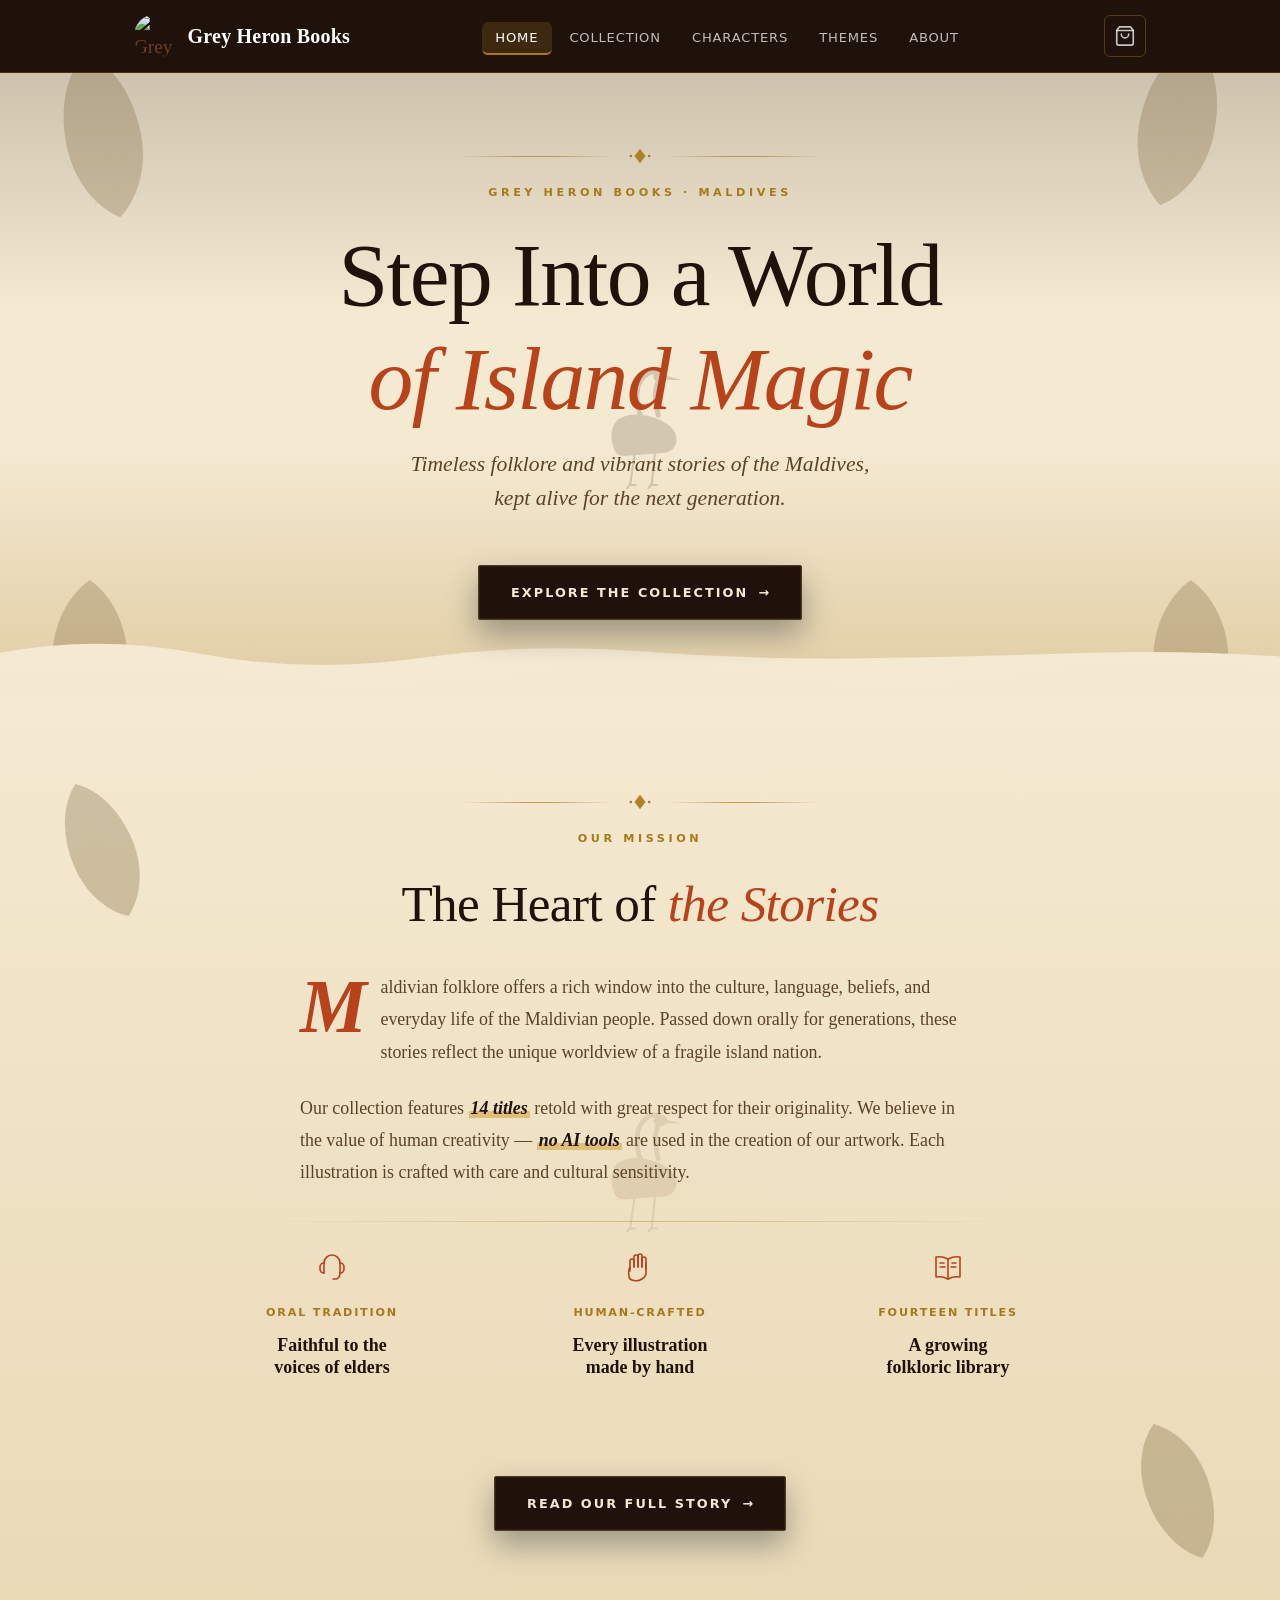
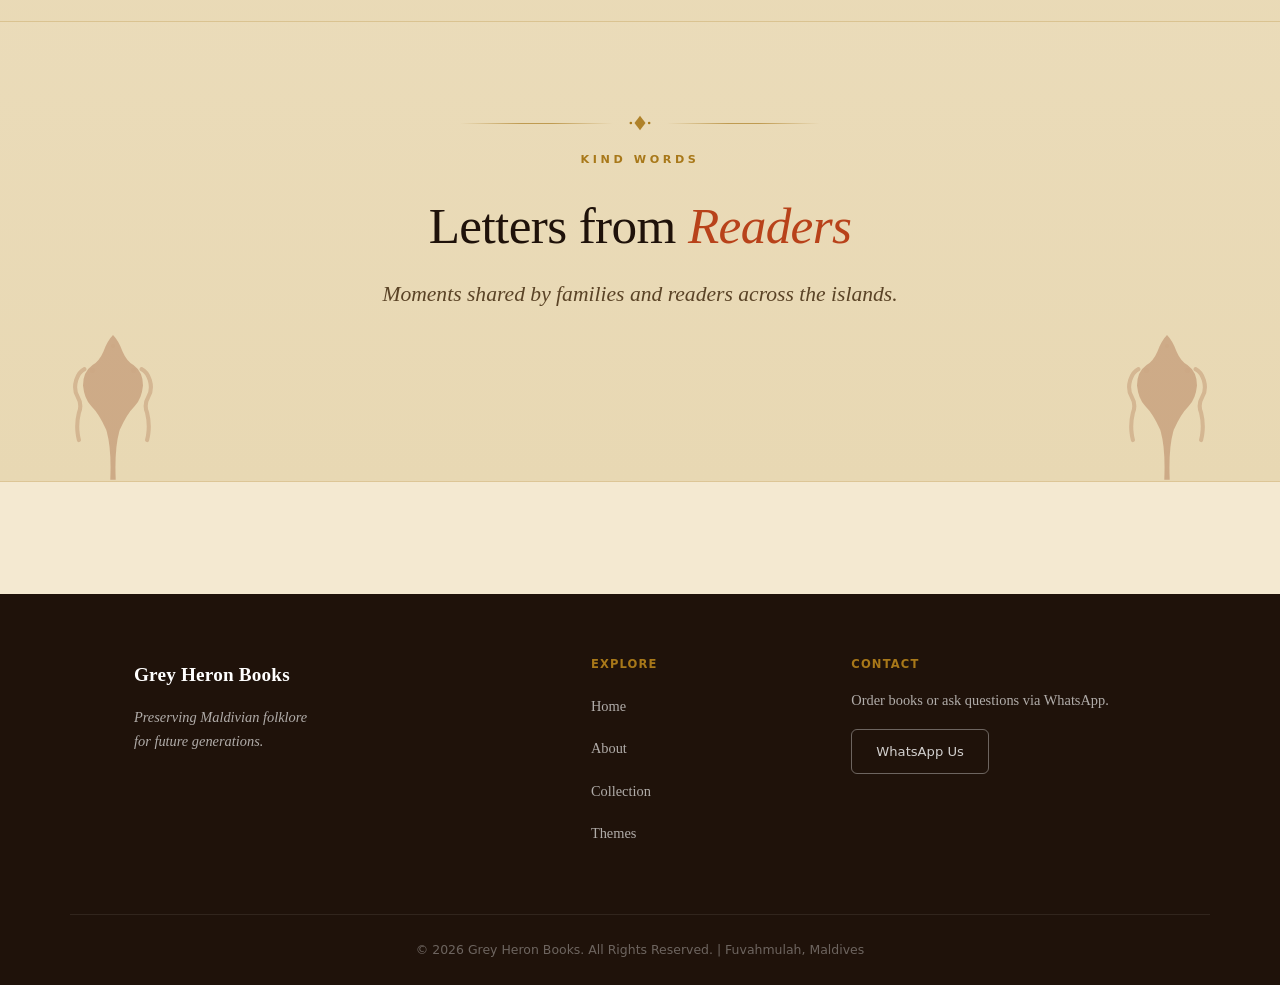
==== index.html @ f65e2565 "Initial commit: Website files (removed secrets)" ====
<!DOCTYPE html>
<html lang="en">
<head>
    <meta charset="UTF-8">
    <meta name="viewport" content="width=device-width, initial-scale=1.0">
    <title>Folktales of the Maldives | Grey Heron Books</title>
    <link rel="stylesheet" href="style.css?v=3">
    <link rel="stylesheet" href="home-redesign.css?v=2">
    <script src="components.js?v=3"></script>
    <script src="airtable.js?v=3"></script>
    <script>
      // Persisted tweak defaults — the host rewrites this block via __edit_mode_set_keys.
      window.__GH_DEFAULTS = /*EDITMODE-BEGIN*/{
        "palette": "manuscript",
        "motifs": "bold",
        "hero": "collage"
      }/*EDITMODE-END*/;
    </script>
    <script src="gh-extras.js?v=1"></script>
</head>
<body class="home-redesign" data-palette="manuscript" data-motifs="bold" data-hero="collage" data-screen-label="Home">

    <div id="site-header"></div>

    <main>

        <!-- ============================================================
             HERO
             ============================================================ -->
        <section class="hr-hero" data-comment-anchor="home-hero">

            <div class="hr-hero__atmosphere"></div>

            <svg class="hr-corner hr-corner--tl" aria-hidden="true"><use href="#m-leaf"/></svg>
            <svg class="hr-corner hr-corner--tr" aria-hidden="true"><use href="#m-leaf"/></svg>
            <svg class="hr-corner hr-corner--bl" aria-hidden="true"><use href="#m-leaf"/></svg>
            <svg class="hr-corner hr-corner--br" aria-hidden="true"><use href="#m-leaf"/></svg>

            <svg class="hr-watermark" aria-hidden="true"><use href="#m-heron"/></svg>

            <div class="hr-hero__inner">

                <div class="hr-rule">
                    <span class="hr-rule__line"></span>
                    <svg class="hr-rule__glyph" aria-hidden="true"><use href="#m-glyph"/></svg>
                    <span class="hr-rule__line"></span>
                </div>

                <span class="hr-eyebrow">Grey Heron Books &middot; Maldives</span>

                <h1 class="hr-title">
                    Step Into a World
                    <em>of Island Magic</em>
                </h1>

                <p class="hr-sub">
                    Timeless folklore and vibrant stories of the Maldives,<br>
                    kept alive for the next generation.
                </p>

                <div class="hr-collage" id="hero-collage" aria-label="Featured covers">
                    <div class="hr-collage__plate is-loading"><span class="hr-collage__inner"></span></div>
                    <div class="hr-collage__plate is-loading"><span class="hr-collage__inner"></span></div>
                    <div class="hr-collage__plate is-loading"><span class="hr-collage__inner"></span></div>
                </div>

                <a href="books.html" class="hr-cta">
                    <span>Explore the Collection</span>
                    <span class="hr-cta__arrow" aria-hidden="true">→</span>
                </a>

            </div>

            <svg class="hr-wave" preserveAspectRatio="none" viewBox="0 0 1200 80" aria-hidden="true">
                <use href="#m-wave"/>
            </svg>

        </section>


        <!-- ============================================================
             MANIFESTO
             ============================================================ -->
        <section class="hr-manifesto" data-comment-anchor="home-manifesto">

            <svg class="hr-manifesto__leaf hr-manifesto__leaf--l" aria-hidden="true"><use href="#m-leaf"/></svg>
            <svg class="hr-manifesto__leaf hr-manifesto__leaf--r" aria-hidden="true"><use href="#m-leaf"/></svg>
            <svg class="hr-heron-mark" aria-hidden="true"><use href="#m-heron"/></svg>

            <div class="hr-manifesto__inner">

                <div class="hr-rule" style="color: var(--hr-gold);">
                    <span class="hr-rule__line"></span>
                    <svg class="hr-rule__glyph" aria-hidden="true"><use href="#m-glyph"/></svg>
                    <span class="hr-rule__line"></span>
                </div>

                <span class="hr-eyebrow hr-eyebrow--ink">Our Mission</span>

                <h2 class="hr-section-title">
                    The Heart of <em>the Stories</em>
                </h2>

                <div class="hr-manifesto__body">
                    <p class="hr-manifesto__lede">
                        Maldivian folklore offers a rich window into the culture, language,
                        beliefs, and everyday life of the Maldivian people. Passed down
                        orally for generations, these stories reflect the unique worldview
                        of a fragile island nation.
                    </p>
                    <p>
                        Our collection features <strong>14 titles</strong> retold with great
                        respect for their originality. We believe in the value of human
                        creativity &mdash; <strong>no AI tools</strong> are used in the
                        creation of our artwork. Each illustration is crafted with care
                        and cultural sensitivity.
                    </p>
                </div>

                <div class="hr-pillars">
                    <div class="hr-pillar">
                        <svg class="hr-pillar__icon" aria-hidden="true"><use href="#i-oral"/></svg>
                        <span class="hr-pillar__label">Oral Tradition</span>
                        <span class="hr-pillar__title">Faithful to the voices of elders</span>
                    </div>
                    <div class="hr-pillar">
                        <svg class="hr-pillar__icon" aria-hidden="true"><use href="#i-hand"/></svg>
                        <span class="hr-pillar__label">Human-Crafted</span>
                        <span class="hr-pillar__title">Every illustration made by hand</span>
                    </div>
                    <div class="hr-pillar">
                        <svg class="hr-pillar__icon" aria-hidden="true"><use href="#i-book"/></svg>
                        <span class="hr-pillar__label">Fourteen Titles</span>
                        <span class="hr-pillar__title">A growing folkloric library</span>
                    </div>
                </div>

                <div class="hr-manifesto__cta">
                    <a href="about.html" class="hr-cta">
                        <span>Read Our Full Story</span>
                        <span class="hr-cta__arrow" aria-hidden="true">→</span>
                    </a>
                </div>

            </div>

        </section>


        <!-- ============================================================
             FEEDBACK
             ============================================================ -->
        <section class="hr-feedback" data-comment-anchor="home-feedback">

            <svg class="hr-feedback__coral hr-feedback__coral--l" aria-hidden="true"><use href="#m-coral"/></svg>
            <svg class="hr-feedback__coral hr-feedback__coral--r" aria-hidden="true"><use href="#m-coral"/></svg>

            <div class="hr-feedback__inner">

                <div class="hr-rule" style="color: var(--hr-gold);">
                    <span class="hr-rule__line"></span>
                    <svg class="hr-rule__glyph" aria-hidden="true"><use href="#m-glyph"/></svg>
                    <span class="hr-rule__line"></span>
                </div>

                <span class="hr-eyebrow hr-eyebrow--ink">Kind Words</span>

                <h2 class="hr-section-title">
                    Letters from <em>Readers</em>
                </h2>

                <p class="hr-sub" style="margin-bottom: 0;">
                    Moments shared by families and readers across the islands.
                </p>

                <div class="feedback-stage" id="feedback-stage">
                    <div class="spinner-wrap"><div class="spinner"></div></div>
                </div>

            </div>

        </section>

    </main>

    <div id="site-footer"></div>


    <!-- ============================================================
         AIRTABLE WIRING
         ============================================================ -->
    <script>
    // ── Hero collage: cycle through real Airtable covers ──
    (async () => {
        const collage = document.getElementById('hero-collage');
        const INTERVAL_MS = 3500;
        let allCovers = [];
        let usedIndices = [];

        function shuffle(arr) {
            const a = [...arr];
            for (let i = a.length - 1; i > 0; i--) {
                const j = Math.floor(Math.random() * (i + 1));
                [a[i], a[j]] = [a[j], a[i]];
            }
            return a;
        }
        function pickThree() {
            if (usedIndices.length + 3 > allCovers.length) usedIndices = [];
            const avail = allCovers.map((_, i) => i).filter(i => !usedIndices.includes(i));
            const chosen = shuffle(avail).slice(0, 3);
            usedIndices.push(...chosen);
            return chosen.map(i => allCovers[i]);
        }
        function renderCovers(covers) {
            const plates = collage.querySelectorAll('.hr-collage__plate');
            covers.forEach((cover, i) => {
                const plate = plates[i];
                if (!plate) return;
                const img = plate.querySelector('img');
                if (!img) return;
                img.style.opacity = '0';
                setTimeout(() => {
                    img.src = cover.url;
                    img.alt = cover.title;
                    img.onload = () => { img.style.opacity = '1'; };
                    if (img.complete) img.style.opacity = '1';
                }, 300);
            });
        }

        try {
            const records = await fetchAllRecords(TABLES.books);
            allCovers = records
                .filter(r => getAttachmentUrl(r.fields['Cover Photo']))
                .map(r => ({
                    url:   getAttachmentUrl(r.fields['Cover Photo']),
                    title: r.fields['Title'] || 'Book cover',
                }));

            if (!allCovers.length) { collage.style.display = 'none'; return; }

            const first = pickThree();
            collage.innerHTML = first.map(cover => `
                <div class="hr-collage__plate">
                    <img src="${cover.url}" alt="${cover.title}" loading="eager"
                         style="transition: opacity 0.35s ease;">
                </div>
            `).join('');

            if (allCovers.length > 3) {
                setInterval(() => renderCovers(pickThree()), INTERVAL_MS);
            }
        } catch (err) {
            collage.style.display = 'none';
            console.error('Hero collage error:', err.message);
        }
    })();

    // ── Feedback carousel ──
    (async () => {
        const stage = document.getElementById('feedback-stage');

        const backdrop = document.createElement('div');
        backdrop.className = 'feedback-lightbox-backdrop';
        const lbImg = document.createElement('img');
        backdrop.appendChild(lbImg);
        document.body.appendChild(backdrop);

        function openLightbox(src) {
            lbImg.src = src;
            backdrop.classList.add('is-visible');
            document.body.style.overflow = 'hidden';
        }
        function closeLightbox() {
            backdrop.classList.remove('is-visible');
            document.body.style.overflow = '';
        }
        backdrop.addEventListener('click', closeLightbox);
        document.addEventListener('keydown', e => { if (e.key === 'Escape') closeLightbox(); });

        try {
            const records = await fetchAllRecords(TABLES.feedback, { skipView: true });
            const items = records
                .filter(r => r.fields['Images'] && r.fields['Images'].length)
                .map(r => r.fields['Images'][0].url);

            if (!items.length) { stage.innerHTML = ''; return; }

            const total = items.length;
            let current = Math.floor(Math.random() * total);
            function mod(n, m) { return ((n % m) + m) % m; }

            stage.innerHTML = `
                <div class="fbc-wrap">
                    <button class="fbc-arrow fbc-arrow--prev" aria-label="Previous">&#8592;</button>
                    <div class="fbc-track" id="fbc-track"></div>
                    <button class="fbc-arrow fbc-arrow--next" aria-label="Next">&#8594;</button>
                </div>
                <p class="fbc-counter" id="fbc-counter"></p>
            `;
            const track = document.getElementById('fbc-track');
            const counter = document.getElementById('fbc-counter');

            function render() {
                track.innerHTML = '';
                [-2, -1, 0, 1, 2].forEach(offset => {
                    const idx = mod(current + offset, total);
                    const div = document.createElement('div');
                    div.className = 'fbc-card' +
                        (offset === 0 ? ' fbc-card--center' : '') +
                        (Math.abs(offset) === 1 ? ' fbc-card--side' : '') +
                        (Math.abs(offset) === 2 ? ' fbc-card--far' : '');
                    div.innerHTML = `<img src="${items[idx]}" alt="Feedback" loading="lazy">`;
                    if (offset === 0) {
                        div.addEventListener('click', () => openLightbox(items[idx]));
                    } else {
                        div.addEventListener('click', () => { current = idx; render(); });
                    }
                    track.appendChild(div);
                });
                counter.textContent = `${current + 1} of ${total}`;
            }
            render();

            document.querySelector('.fbc-arrow--prev').addEventListener('click', () => { current = mod(current - 1, total); render(); });
            document.querySelector('.fbc-arrow--next').addEventListener('click', () => { current = mod(current + 1, total); render(); });
            document.addEventListener('keydown', e => {
                if (e.key === 'ArrowLeft')  { current = mod(current - 1, total); render(); }
                if (e.key === 'ArrowRight') { current = mod(current + 1, total); render(); }
            });
        } catch (err) {
            stage.innerHTML = '';
            console.error('Feedback carousel error:', err.message);
        }
    })();
    </script>

</body>
</html>
---- style.css ----
/* ============================================================
   Folktales of the Maldives — Design System
   Grey Heron Books
   ============================================================

   TABLE OF CONTENTS
   -----------------
   1. Design Tokens (CSS Variables)
   2. Reset & Base
   3. Typography
   4. Shared Header
   5. Shared Navigation
   6. Shared Footer
   7. Utility Classes
   8. Buttons
   9. Page: Home
  10. Page: Books
  11. Page: Book Details
  12. Page: About
  13. Page: Themes
  14. Page: Characters
  15. Loading Spinner
  16. Animations
  17. Mobile Responsive
   ============================================================ */


/* ── 1. DESIGN TOKENS ─────────────────────────────────────── */
:root {
  --color-ink:        #1a1410;
  --color-ink-soft:   #4a3f35;
  --color-ink-muted:  #8a7a6e;
  --color-parchment:  #faf6ef;
  --color-parchment-2:#f2ebe0;
  --color-ocean:      #1b3d5f;
  --color-ocean-deep: #0f2438;
  --color-teal:       #0a9d94;  /* logo circle teal */
  --color-teal-light: #e0f5f4;
  --color-coral:      #e8783a;  /* logo beak */
  --color-coral-dark: #c45f22;
  --color-gold:       #f5c842;  /* logo "Books" yellow */
  --color-gold-text:  #7a5500;  /* dark amber — clearly readable on white */
  --color-gold-light: #fef8dc;
  --color-border:     rgba(245,200,66,0.25);
  --color-border-soft:#e8dfd0;

  --font-display: 'Cormorant Garamond', 'Palatino Linotype', Georgia, serif;
  --font-body:    'Crimson Pro', 'Garamond', Georgia, serif;
  --font-ui:      'DM Sans', 'Segoe UI', system-ui, sans-serif;

  --space-xs:  0.5rem;
  --space-sm:  1rem;
  --space-md:  2rem;
  --space-lg:  4rem;
  --space-xl:  7rem;

  --radius-sm:  6px;
  --radius-md:  12px;
  --radius-lg:  20px;
  --radius-pill:100px;

  --shadow-sm:  0 2px 8px rgba(26,20,16,0.08);
  --shadow-md:  0 6px 24px rgba(26,20,16,0.12);
  --shadow-lg:  0 16px 48px rgba(26,20,16,0.18);

  --max-width: 1140px;
  --header-h:  72px;
}


/* ── 2. RESET & BASE ──────────────────────────────────────── */
*, *::before, *::after { box-sizing: border-box; margin: 0; padding: 0; }

html { scroll-behavior: smooth; -webkit-text-size-adjust: 100%; }

body {
  font-family: var(--font-body);
  font-size: 1.2rem;
  line-height: 1.8;
  color: var(--color-ink);
  background-color: var(--color-parchment);
  min-height: 100vh;
  overflow-x: hidden;
}

img { max-width: 100%; display: block; }

a { color: var(--color-teal); text-decoration: none; transition: color 0.2s; }
a:hover { color: var(--color-coral); }

ul { list-style: none; }

h1, h2, h3, h4 {
  font-family: var(--font-display);
  font-weight: 600;
  line-height: 1.15;
  color: var(--color-ocean);
}


/* ── 3. TYPOGRAPHY ────────────────────────────────────────── */
@import url('https://fonts.googleapis.com/css2?family=Cormorant+Garamond:ital,wght@0,400;0,500;0,600;0,700;1,400;1,600&family=Crimson+Pro:ital,wght@0,400;0,500;0,600;1,400;1,500&family=DM+Sans:wght@400;500;600&display=swap');

.ornament {
  display: flex;
  align-items: center;
  gap: 1rem;
  margin: var(--space-md) 0;
  color: var(--color-gold-text);
}
.ornament::before, .ornament::after {
  content: '';
  flex: 1;
  height: 1px;
  background: linear-gradient(to right, transparent, var(--color-gold), transparent);
  opacity: 0.4;
}


/* ── 4 & 5. SHARED HEADER & NAV ──────────────────────────── */
.site-header {
  position: sticky;
  top: 0;
  z-index: 100;
  background: var(--color-ocean-deep);
  border-bottom: 1px solid rgba(184,137,42,0.3);
  /* backdrop-filter moved to ::before so the header itself does NOT become a
     containing block for position:fixed children (the mobile nav dropdown).
     A backdrop-filter on the element itself triggers that browser behaviour;
     on a pseudo-element it does not. */
}
.site-header::before {
  content: '';
  position: absolute;
  inset: 0;
  backdrop-filter: blur(8px);
  -webkit-backdrop-filter: blur(8px);
  pointer-events: none;
  z-index: -1;
}

.site-header__inner {
  max-width: var(--max-width);
  margin: 0 auto;
  padding: 0 5%;
  height: var(--header-h);
  display: flex;
  align-items: center;
  justify-content: space-between;
  gap: var(--space-md);
}

.site-logo {
  display: flex;
  align-items: center;
  gap: 0.6rem;
  text-decoration: none;
  flex-shrink: 0;
}
.site-logo__img {
  width: 44px;
  height: 44px;
  border-radius: 50%;
  object-fit: cover;
  flex-shrink: 0;
}
.site-logo__text {
  font-family: var(--font-display);
  font-size: 1.25rem;
  font-weight: 600;
  color: white;
  letter-spacing: 0.01em;
  white-space: nowrap;
}

.site-nav ul { display: flex; align-items: center; gap: 0.25rem; }

.site-nav a {
  font-family: var(--font-ui);
  font-size: 0.82rem;
  font-weight: 500;
  letter-spacing: 0.06em;
  text-transform: uppercase;
  color: rgba(255,255,255,0.72);
  padding: 0.5rem 0.85rem;
  border-radius: var(--radius-sm);
  transition: color 0.2s, background 0.2s;
  text-decoration: none;
}
.site-nav a:hover { color: white; background: rgba(255,255,255,0.08); }
.site-nav a[aria-current="page"] {
  color: white;
  background: rgba(184,137,42,0.2);
  border-bottom: 2px solid var(--color-gold);
}

.nav-toggle {
  display: none;
  flex-direction: column;
  gap: 5px;
  background: none;
  border: none;
  cursor: pointer;
  padding: 8px;
}
.nav-toggle span {
  display: block;
  width: 24px;
  height: 2px;
  background: white;
  border-radius: 2px;
  transition: transform 0.3s;
}

/* ── Cart nav icon ────────────────────────────────────────── */
.cart-nav-icon {
  position: relative;
  display: flex;
  align-items: center;
  justify-content: center;
  width: 42px;
  height: 42px;
  border-radius: var(--radius-sm);
  border: 1.5px solid rgba(184,137,42,0.35);
  color: rgba(255,255,255,0.75);
  text-decoration: none;
  flex-shrink: 0;
  transition: background 0.2s, border-color 0.2s, color 0.2s;
}
.cart-nav-icon:hover {
  background: rgba(184,137,42,0.15);
  border-color: var(--color-gold);
  color: white;
}
.cart-nav-icon--active {
  background: rgba(184,137,42,0.2);
  border-color: var(--color-gold);
  color: white;
}
.cart-badge {
  position: absolute;
  top: 2px;
  right: 2px;
  background: var(--color-coral);
  color: white;
  font-family: var(--font-ui);
  font-size: 0.65rem;
  font-weight: 700;
  min-width: 18px;
  height: 18px;
  border-radius: 99px;
  display: flex;
  align-items: center;
  justify-content: center;
  padding: 0 4px;
  border: 2px solid var(--color-ocean-deep);
  line-height: 1;
}


/* ── 6. SHARED FOOTER ─────────────────────────────────────── */
.site-footer {
  background: var(--color-ocean-deep);
  color: rgba(255,255,255,0.65);
  margin-top: var(--space-xl);
}

.site-footer__inner {
  max-width: var(--max-width);
  margin: 0 auto;
  padding: var(--space-lg) 5%;
  display: grid;
  grid-template-columns: 2fr 1fr 1.5fr;
  gap: var(--space-lg);
  border-bottom: 1px solid rgba(255,255,255,0.08);
}

.site-footer__brand .site-logo__text { display: block; margin-bottom: 0.75rem; font-size: 1.2rem; }
.site-footer__brand p { font-size: 0.9rem; line-height: 1.7; font-style: italic; }

.site-footer__nav h4, .site-footer__contact h4 {
  font-family: var(--font-ui);
  font-size: 0.72rem;
  font-weight: 600;
  letter-spacing: 0.1em;
  text-transform: uppercase;
  color: var(--color-gold-text);
  margin-bottom: 1rem;
}
.site-footer__nav ul { display: flex; flex-direction: column; gap: 0.5rem; }
.site-footer__nav a { color: rgba(255,255,255,0.65); font-size: 0.9rem; transition: color 0.2s; }
.site-footer__nav a:hover { color: white; }
.site-footer__contact p { font-size: 0.9rem; margin-bottom: 1rem; }

.site-footer__bottom {
  text-align: center;
  padding: 1.5rem 5%;
  font-size: 0.78rem;
  color: rgba(255,255,255,0.35);
  font-family: var(--font-ui);
}


/* ── 7. UTILITIES ─────────────────────────────────────────── */
.container { max-width: var(--max-width); margin: 0 auto; padding: 0 5%; }
.section { padding: var(--space-lg) 5%; max-width: var(--max-width); margin: 0 auto; }

.section-label {
  font-family: var(--font-ui);
  font-size: 0.72rem;
  font-weight: 600;
  letter-spacing: 0.12em;
  text-transform: uppercase;
  color: var(--color-gold-text);
  display: block;
  margin-bottom: 0.75rem;
}
.section-title {
  font-family: var(--font-display);
  font-size: clamp(2rem, 4vw, 3rem);
  color: var(--color-ocean);
  margin-bottom: 0.5rem;
}
.section-subtitle {
  font-style: italic;
  color: var(--color-ink-muted);
  font-size: 1.25rem;
  margin-bottom: var(--space-md);
}


/* ── 8. BUTTONS ───────────────────────────────────────────── */
.btn {
  display: inline-flex;
  align-items: center;
  gap: 0.5rem;
  padding: 0.75rem 1.75rem;
  border-radius: var(--radius-sm);
  font-family: var(--font-ui);
  font-size: 0.85rem;
  font-weight: 600;
  letter-spacing: 0.04em;
  text-decoration: none;
  border: none;
  cursor: pointer;
  transition: all 0.2s;
  white-space: nowrap;
}

.btn-primary {
  background: var(--color-coral);
  color: white;
  display: inline-flex;
  align-items: center;
  padding: 0.75rem 1.75rem;
  border-radius: var(--radius-sm);
  font-family: var(--font-ui);
  font-size: 0.85rem;
  font-weight: 600;
  letter-spacing: 0.04em;
  text-decoration: none;
  transition: all 0.2s;
}
.btn-primary:hover {
  background: var(--color-coral-dark);
  color: white;
  transform: translateY(-2px);
  box-shadow: 0 8px 24px rgba(201,85,58,0.35);
}

.btn-secondary {
  background: transparent;
  color: var(--color-ocean);
  border: 1.5px solid var(--color-ocean);
  display: inline-flex;
  align-items: center;
  padding: 0.75rem 1.75rem;
  border-radius: var(--radius-sm);
  font-family: var(--font-ui);
  font-size: 0.85rem;
  font-weight: 600;
  text-decoration: none;
  transition: all 0.2s;
}
.btn-secondary:hover { background: var(--color-ocean); color: white; }

.btn-teal {
  background: var(--color-teal);
  color: white;
  display: inline-flex;
  align-items: center;
  padding: 0.75rem 1.75rem;
  border-radius: var(--radius-sm);
  font-family: var(--font-ui);
  font-size: 0.85rem;
  font-weight: 600;
  text-decoration: none;
  transition: all 0.2s;
}
.btn-teal:hover { background: #226e64; color: white; transform: translateY(-2px); }

.btn-outline-light {
  display: inline-block;
  padding: 0.6rem 1.5rem;
  border: 1.5px solid rgba(255,255,255,0.35);
  border-radius: var(--radius-sm);
  color: rgba(255,255,255,0.8);
  font-family: var(--font-ui);
  font-size: 0.82rem;
  font-weight: 500;
  transition: all 0.2s;
  text-decoration: none;
}
.btn-outline-light:hover { border-color: white; color: white; background: rgba(255,255,255,0.08); }

.btn-ghost {
  background: var(--color-parchment-2);
  color: var(--color-ink-soft);
  border: 1px solid var(--color-border-soft);
  padding: 0.75rem 1.5rem;
  border-radius: var(--radius-sm);
  font-family: var(--font-ui);
  font-size: 0.85rem;
  font-weight: 500;
  text-decoration: none;
  display: inline-block;
  transition: all 0.2s;
}
.btn-ghost:hover { background: var(--color-border-soft); color: var(--color-ink); }


/* ── 9. PAGE: HOME ────────────────────────────────────────── */
.home-hero {
  background: var(--color-ocean-deep);
  color: white;
  padding: var(--space-xl) 5% var(--space-lg);
  text-align: center;
  position: relative;
  overflow: hidden;
}
.home-hero::after {
  content: '';
  position: absolute;
  bottom: -1px; left: 0; right: 0;
  height: 60px;
  background: var(--color-parchment);
  clip-path: ellipse(55% 100% at 50% 100%);
}

.home-hero__label {
  font-family: var(--font-ui);
  font-size: 0.72rem;
  font-weight: 600;
  letter-spacing: 0.15em;
  text-transform: uppercase;
  color: var(--color-gold-text);
  margin-bottom: 1.5rem;
  display: block;
}
.home-hero h1 {
  font-family: var(--font-display);
  font-size: clamp(2.8rem, 7vw, 5.5rem);
  font-weight: 600;
  color: white;
  letter-spacing: -0.02em;
  line-height: 1.05;
  margin-bottom: 1.25rem;
  max-width: 800px;
  margin-left: auto;
  margin-right: auto;
}
.home-hero__sub {
  font-style: italic;
  color: rgba(255,255,255,0.65);
  font-size: 1.15rem;
  margin-bottom: var(--space-md);
}

.hero-collage {
  display: flex;
  justify-content: center;
  align-items: flex-end;
  gap: 1.5rem;
  margin: var(--space-md) auto;
  max-width: 560px;
}
.hero-collage__item {
  border-radius: var(--radius-md);
  overflow: hidden;
  box-shadow: 0 24px 60px rgba(0,0,0,0.45);
  border: 2px solid rgba(184,137,42,0.4);
}
.hero-collage__item:nth-child(1) { width: 150px; transform: rotate(-4deg) translateY(8px); }
.hero-collage__item:nth-child(2) { width: 180px; z-index: 2; }
.hero-collage__item:nth-child(3) { width: 150px; transform: rotate(4deg) translateY(8px); }
.hero-collage__item img { width: 100%; aspect-ratio: 3/4; object-fit: cover; }

.featured-grid {
  display: grid;
  grid-template-columns: repeat(auto-fill, minmax(280px, 1fr));
  gap: var(--space-md);
  margin-top: var(--space-md);
}
.featured-card {
  background: white;
  border-radius: var(--radius-md);
  overflow: hidden;
  box-shadow: var(--shadow-sm);
  border: 1px solid var(--color-border-soft);
  transition: transform 0.3s, box-shadow 0.3s;
  display: flex;
  flex-direction: column;
}
.featured-card:hover { transform: translateY(-6px); box-shadow: var(--shadow-lg); }
.featured-card img { width: 100%; aspect-ratio: 3/2; object-fit: cover; }
.featured-card__body { padding: 1.25rem 1.5rem 1.5rem; flex: 1; display: flex; flex-direction: column; }
.featured-card__badge {
  font-family: var(--font-ui);
  font-size: 0.68rem;
  font-weight: 600;
  letter-spacing: 0.1em;
  text-transform: uppercase;
  color: var(--color-teal);
  margin-bottom: 0.5rem;
}
.featured-card h3 { font-family: var(--font-display); font-size: 1.35rem; margin-bottom: 0.5rem; }
.featured-card p { font-size: 0.95rem; color: var(--color-ink-soft); flex: 1; margin-bottom: 1rem; }

.home-band {
  background: var(--color-parchment-2);
  border-top: 1px solid var(--color-border-soft);
  border-bottom: 1px solid var(--color-border-soft);
  padding: var(--space-lg) 5%;
  text-align: center;
}
.home-band__inner { max-width: 720px; margin: 0 auto; }
.home-band p { font-size: 1.2rem; color: var(--color-ink-soft); margin-bottom: 1rem; }
.home-band strong { color: var(--color-ocean); }


/* ── 10. PAGE: BOOKS ──────────────────────────────────────── */
.books-hero {
  text-align: center;
  padding: var(--space-lg) 5% var(--space-md);
  background: var(--color-ocean-deep);
  color: white;
  position: relative;
  overflow: hidden;
}
.books-hero::after {
  content: '';
  position: absolute;
  bottom: -1px; left: 0; right: 0;
  height: 60px;
  background: var(--color-parchment);
  clip-path: ellipse(55% 100% at 50% 100%);
}
.books-hero .section-label { color: var(--color-gold); }
.books-hero .section-title { color: white; }
.books-hero .section-subtitle { color: rgba(255,255,255,0.6); }
.books-controls {
  display: flex;
  flex-wrap: wrap;
  gap: 0.5rem;
  justify-content: center;
  padding: var(--space-md) 5% 0;
}
.filter-btn {
  padding: 0.55rem 1.25rem;
  border: 1.5px solid var(--color-border-soft);
  background: white;
  border-radius: var(--radius-pill);
  font-family: var(--font-ui);
  font-size: 0.78rem;
  font-weight: 500;
  cursor: pointer;
  color: var(--color-ink-muted);
  transition: all 0.2s;
  letter-spacing: 0.04em;
}
.filter-btn:hover { border-color: var(--color-teal); color: var(--color-teal); }
.filter-btn.active { background: var(--color-teal); border-color: var(--color-teal); color: white; }

.count-badge {
  font-family: var(--font-body);
  font-style: italic;
  font-size: 0.9rem;
  color: var(--color-ink-muted);
  text-align: center;
  padding: 0.75rem 0 1.5rem;
}
.books-gallery {
  display: grid;
  grid-template-columns: repeat(auto-fill, minmax(220px, 1fr));
  gap: var(--space-md);
  padding: 0 5% var(--space-xl);
  max-width: calc(var(--max-width) + 10%);
  margin: 0 auto;
}

.book-card {
  background: white;
  border-radius: var(--radius-md);
  overflow: hidden;
  box-shadow: var(--shadow-sm);
  border: 1px solid var(--color-border-soft);
  transition: transform 0.28s, box-shadow 0.28s;
  display: flex;
  flex-direction: column;
  opacity: 0;
  animation: fadeUp 0.4s ease forwards;
}
.book-card:hover { transform: translateY(-8px); box-shadow: var(--shadow-lg); }
.book-card.hidden { display: none; }

.book-cover-wrap {
  width: 100%;
  aspect-ratio: 3/4;
  background: var(--color-gold-light);
  overflow: hidden;
  position: relative;
}
.book-cover-wrap img { width: 100%; height: 100%; object-fit: cover; transition: transform 0.4s; }
.book-card:hover .book-cover-wrap img { transform: scale(1.04); }
.book-cover-placeholder {
  width: 100%; height: 100%;
  display: flex; flex-direction: column; align-items: center; justify-content: center;
  color: var(--color-ink-muted);
  font-family: var(--font-display); font-style: italic; font-size: 0.85rem;
  gap: 0.75rem; opacity: 0.6;
}
.book-type-badge {
  display: inline-block;
  background: var(--color-teal-light);
  color: var(--color-teal);
  border: 1px solid rgba(42,143,130,0.25);
  font-family: var(--font-ui);
  font-size: 0.66rem;
  font-weight: 600;
  padding: 3px 10px;
  border-radius: var(--radius-pill);
  letter-spacing: 0.05em;
  text-transform: uppercase;
  margin-bottom: 0.4rem;
}
.book-type-badge--hardcover {
  background: #ede8f5;
  color: #6b4fa0;
  border-color: rgba(107,79,160,0.25);
}
.ribbon-wrap { position: absolute; top: 0; right: 0; overflow: hidden; width: 80px; height: 80px; }
.ribbon {
  position: absolute; top: 18px; right: -22px; width: 90px;
  background: var(--color-gold); color: white;
  font-family: var(--font-ui); font-size: 0.6rem; font-weight: 700;
  text-align: center; padding: 4px 0; transform: rotate(45deg);
  letter-spacing: 0.04em; text-transform: uppercase;
}
.book-card-body { padding: 1rem 1.1rem 1.25rem; display: flex; flex-direction: column; flex: 1; }
.book-card-body h3 { font-family: var(--font-display); font-size: 1.05rem; color: var(--color-ink); margin-bottom: 0.25rem; line-height: 1.3; }
.book-card-author { font-size: 0.78rem; color: var(--color-ink-muted); font-style: italic; margin-bottom: 0.75rem; white-space: nowrap; overflow: hidden; text-overflow: ellipsis; }
.book-card-bottom { margin-top: auto; display: flex; flex-direction: column; gap: 0.35rem; }
.book-price { font-family: var(--font-ui); font-size: 0.9rem; color: var(--color-gold-text); font-weight: 600; margin: 0; }
.book-price.coming-soon { color: var(--color-ink-muted); font-weight: 400; font-style: italic; }
.btn-view-story {
  display: block; padding: 0.6rem 1rem; background: var(--color-teal); color: white;
  border-radius: var(--radius-sm); text-align: center;
  font-family: var(--font-ui); font-size: 0.8rem; font-weight: 600;
  margin-top: auto; transition: background 0.2s, transform 0.15s; text-decoration: none;
}
.btn-view-story:hover { background: var(--color-ocean); color: white; transform: scale(1.02); }
.btn-coming-soon {
  display: block; padding: 0.6rem 1rem; background: transparent;
  border: 1.5px solid var(--color-border-soft); color: var(--color-ink-muted);
  border-radius: var(--radius-sm); font-family: var(--font-ui); font-size: 0.8rem;
  font-style: italic; text-align: center; margin-top: auto; cursor: default;
}


/* ── 11. PAGE: BOOK DETAILS ───────────────────────────────── */
.book-hero {
  display: flex; flex-wrap: wrap; gap: 3rem;
  padding: var(--space-lg) 5%;
  max-width: var(--max-width); margin: 0 auto;
  align-items: flex-start;
}
.book-cover-col { flex: 1; min-width: 240px; max-width: 360px; }
.book-cover-col img { width: 100%; border-radius: var(--radius-md); box-shadow: var(--shadow-lg); }
.book-info-col { flex: 1.6; min-width: 280px; }

.book-badge-pill {
  display: inline-block;
  background: var(--color-teal-light); color: var(--color-teal);
  border: 1px solid rgba(42,143,130,0.25);
  padding: 4px 14px; border-radius: var(--radius-pill);
  font-family: var(--font-ui); font-size: 0.72rem; font-weight: 600;
  letter-spacing: 0.06em; text-transform: uppercase; margin-bottom: 1rem;
}
.book-title { font-size: clamp(2rem, 4vw, 3rem); color: var(--color-ocean); margin-bottom: 0.5rem; line-height: 1.1; }

.book-specs {
  background: var(--color-parchment-2); border: 1px solid var(--color-border-soft);
  padding: 1.25rem 1.5rem; border-radius: var(--radius-md); margin: 1.5rem 0;
  display: grid; grid-template-columns: 1fr 1fr; gap: 1rem 1.5rem;
}
.book-specs small { display: block; font-family: var(--font-ui); font-size: 0.7rem; font-weight: 600; letter-spacing: 0.08em; text-transform: uppercase; color: var(--color-ink-muted); margin-bottom: 0.2rem; }
.book-specs p { font-weight: 600; color: var(--color-ink); margin: 0; }
.price-highlight { font-size: 1.6rem; color: var(--color-coral); font-family: var(--font-display); }
.book-actions { display: flex; gap: 0.75rem; flex-wrap: wrap; }

.synopsis-section { max-width: 760px; margin: 0 auto; padding: 0 5% var(--space-lg); }
.synopsis-section h2 { font-family: var(--font-display); font-size: 1.8rem; margin-bottom: 0.75rem; color: var(--color-ocean); }
.synopsis-section p { font-size: 1.2rem; line-height: 1.9; color: var(--color-ink-soft); }
.synopsis-section hr { border: none; border-top: 1px solid var(--color-border-soft); margin: 2.5rem 0; }

.related-characters { background: var(--color-parchment-2); border-top: 1px solid var(--color-border-soft); padding: var(--space-lg) 5%; text-align: center; }
.related-characters h2 { font-family: var(--font-display); font-size: 2rem; margin-bottom: 1.5rem; }
.char-chips { display: flex; flex-wrap: wrap; gap: 0.75rem; justify-content: center; }
.char-chip {
  display: flex; align-items: center; gap: 0.6rem;
  background: white; border: 1px solid var(--color-border-soft);
  border-radius: var(--radius-pill); padding: 8px 20px 8px 8px;
  box-shadow: var(--shadow-sm); font-family: var(--font-ui); font-size: 1rem;
  font-weight: 600; color: var(--color-ocean); text-decoration: none;
  transition: box-shadow 0.2s, transform 0.2s;
}
.char-chip:hover { box-shadow: var(--shadow-md); transform: translateY(-2px); color: var(--color-ocean); }
.char-chip img { width: 44px; height: 44px; border-radius: 50%; object-fit: cover; }

.theme-chip {
  display: flex;
  flex-direction: column;
  align-items: flex-start;
  background: var(--color-gold-light);
  border: 1px solid rgba(184,137,42,0.25);
  border-radius: var(--radius-md);
  padding: 0.8rem 1.4rem;
  box-shadow: var(--shadow-sm);
  text-decoration: none;
  transition: box-shadow 0.2s, transform 0.2s;
}
.theme-chip:hover { box-shadow: var(--shadow-md); transform: translateY(-2px); }
.theme-chip__cat {
  font-family: var(--font-ui);
  font-size: 0.72rem;
  font-weight: 600;
  letter-spacing: 0.08em;
  text-transform: uppercase;
  color: var(--color-gold-text);
  margin-bottom: 0.2rem;
}
.theme-chip__name {
  font-family: var(--font-body);
  font-size: 1.05rem;
  color: var(--color-ink);
  font-weight: 600;
}


/* ── 12. PAGE: ABOUT ──────────────────────────────────────── */
.about-hero {
  background: var(--color-ocean-deep);
  color: white;
  padding: var(--space-md) 5% calc(var(--space-md) + 1rem);
  text-align: center;
  position: relative;
  overflow: hidden;
}
.about-hero::after {
  content: '';
  position: absolute; bottom: -1px; left: 0; right: 0;
  height: 50px; background: var(--color-parchment);
  clip-path: ellipse(55% 100% at 50% 100%);
}
.about-hero h1 { font-family: var(--font-display); font-size: clamp(2.4rem, 5vw, 4rem); color: white; margin-bottom: 0.75rem; }
.about-hero p { font-style: italic; color: rgba(255,255,255,0.65); font-size: 1.1rem; }

.about-content { max-width: 720px; margin: 0 auto; padding: var(--space-sm) 5% var(--space-lg); }
.about-content h2 { font-family: var(--font-display); font-size: 1.9rem; color: var(--color-ocean); margin-bottom: 0.75rem; margin-top: var(--space-md); }
.about-content p { font-size: 1.2rem; line-height: 1.9; color: var(--color-ink-soft); margin-bottom: 1.25rem; }
.about-content em { color: var(--color-ocean); }

.about-highlight {
  background: var(--color-gold-light);
  border-left: 4px solid var(--color-gold);
  padding: 1.25rem 1.5rem;
  border-radius: 0 var(--radius-sm) var(--radius-sm) 0;
  margin: 1.5rem 0;
  font-style: italic;
  color: var(--color-ink);
  font-size: 1.2rem;
}


/* ── 13. PAGE: THEMES ─────────────────────────────────────── */
.themes-hero {
  text-align: center;
  padding: var(--space-lg) 5% var(--space-md);
  background: var(--color-ocean-deep);
  color: white;
  position: relative;
  overflow: hidden;
}
.themes-hero::after {
  content: '';
  position: absolute;
  bottom: -1px; left: 0; right: 0;
  height: 60px;
  background: var(--color-parchment);
  clip-path: ellipse(55% 100% at 50% 100%);
}
.themes-hero .section-label { color: var(--color-gold); }
.themes-hero .section-title { color: white; }
.themes-hero .section-subtitle { color: rgba(255,255,255,0.6); }
.themes-stats { display: flex; gap: 0.75rem; justify-content: center; flex-wrap: wrap; padding: var(--space-md) 5% 0; }
.stat-pill {
  background: white; border: 1px solid var(--color-border);
  border-radius: var(--radius-pill); padding: 8px 24px;
  font-family: var(--font-ui); font-size: 0.95rem; color: var(--color-ink-muted); font-style: italic;
}
.stat-pill strong { font-style: normal; color: var(--color-ink); font-weight: 600; }

.themes-dashboard {
  display: grid; grid-template-columns: 1fr 400px; gap: var(--space-md);
  padding: var(--space-md) 5% var(--space-xl);
  max-width: var(--max-width); margin: 0 auto; align-items: start;
}
.category-block { margin-bottom: 2.5rem; opacity: 0; animation: fadeUp 0.4s ease forwards; }
.category-heading { display: flex; align-items: center; gap: 0.75rem; margin-bottom: 1.1rem; }
.category-heading-line { flex: 1; height: 1px; background: linear-gradient(to right, rgba(184,137,42,0.35), transparent); }
.category-heading-line.left { background: linear-gradient(to left, rgba(184,137,42,0.35), transparent); }
.category-heading span {
  font-family: var(--font-ui);
  font-size: 0.82rem;
  text-transform: uppercase;
  letter-spacing: 0.1em;
  color: white;
  background: var(--color-ocean);
  white-space: nowrap;
  font-weight: 600;
  padding: 6px 18px;
  border-radius: var(--radius-pill);
}

.theme-tags { display: flex; flex-wrap: wrap; gap: 0.65rem; }
.theme-tag {
  padding: 0.65rem 1.4rem; background: white; border: 1px solid var(--color-border-soft);
  border-radius: var(--radius-pill); cursor: pointer;
  font-family: var(--font-body); font-size: 1.05rem; color: var(--color-ink-muted); transition: all 0.2s;
}
.theme-tag:hover { border-color: var(--color-teal); color: var(--color-teal); background: var(--color-teal-light); transform: translateY(-2px); box-shadow: 0 4px 12px rgba(42,143,130,0.12); }
.theme-tag.active { background: var(--color-teal); border-color: var(--color-teal); color: white; box-shadow: 0 4px 16px rgba(42,143,130,0.3); }

.detail-panel {
  background: white; border-radius: var(--radius-md); border: 1px solid var(--color-border);
  box-shadow: var(--shadow-sm); position: sticky; top: calc(var(--header-h) + 20px);
  overflow: hidden; transition: box-shadow 0.3s;
}
.detail-panel:hover { box-shadow: var(--shadow-md); }
.detail-panel-bar { height: 4px; background: linear-gradient(to right, var(--color-teal), var(--color-gold)); }
#detail-body { padding: 1.75rem 1.75rem 2rem; }

.detail-cat-label { font-family: var(--font-ui); font-size: 0.78rem; text-transform: uppercase; letter-spacing: 0.12em; color: var(--color-teal); margin-bottom: 0.5rem; font-weight: 600; display: block; }
.detail-title { font-family: var(--font-display); font-size: 1.9rem; color: var(--color-ink); margin-bottom: 1.25rem; line-height: 1.2; }
.detail-divider { height: 1px; background: linear-gradient(to right, var(--color-border), transparent); margin-bottom: 1.25rem; }
.detail-desc { font-size: 1.1rem; line-height: 1.85; color: var(--color-ink-soft); margin-bottom: 1.5rem; }
.detail-section-label { font-family: var(--font-ui); font-size: 0.75rem; text-transform: uppercase; letter-spacing: 0.1em; color: var(--color-ink-muted); margin-bottom: 0.5rem; font-weight: 600; display: block; }
.detail-tags { display: flex; flex-wrap: wrap; gap: 0.4rem; margin-bottom: 1.25rem; }
.detail-story-tag { background: var(--color-gold-light); color: var(--color-ink); font-size: 0.92rem; padding: 5px 14px; border-radius: var(--radius-pill); border: 1px solid rgba(184,137,42,0.3); font-family: var(--font-body); }
.detail-char-tag { background: var(--color-teal-light); color: var(--color-teal); font-size: 0.92rem; padding: 5px 14px; border-radius: var(--radius-pill); font-family: var(--font-body); }
.detail-none { font-style: italic; font-size: 0.95rem; color: var(--color-ink-muted); }
a.detail-link { text-decoration: none; transition: opacity 0.15s, transform 0.15s; display: inline-block; }
a.detail-link:hover { opacity: 0.75; transform: translateY(-1px); }



/* ── THEME DETAIL CHAR AVATARS ────────────────────────────── */
.detail-char-avatars {
  display: flex;
  flex-wrap: wrap;
  gap: 0.6rem;
  margin-bottom: 1.25rem;
}
.detail-char-avatar {
  display: flex;
  flex-direction: column;
  align-items: center;
  gap: 0.5rem;
  background: var(--color-teal-light);
  border: 1px solid rgba(42,143,130,0.2);
  border-radius: var(--radius-md);
  padding: 0.75rem 1rem;
  text-decoration: none;
  transition: transform 0.2s, box-shadow 0.2s;
  min-width: 90px;
  text-align: center;
}
.detail-char-avatar:hover { transform: translateY(-3px); box-shadow: var(--shadow-md); }
.detail-char-avatar img {
  width: 56px;
  height: 56px;
  border-radius: 50%;
  object-fit: cover;
  flex-shrink: 0;
  border: 2px solid rgba(42,143,130,0.25);
}
.detail-char-avatar__initials {
  width: 56px;
  height: 56px;
  border-radius: 50%;
  background: var(--color-teal);
  color: white;
  font-family: var(--font-ui);
  font-size: 1rem;
  font-weight: 700;
  display: flex;
  align-items: center;
  justify-content: center;
  flex-shrink: 0;
}
.detail-char-avatar span {
  font-family: var(--font-body);
  font-size: 0.8rem;
  color: var(--color-teal);
  font-weight: 600;
  line-height: 1.3;
}

/* ── 14. PAGE: CHARACTERS ─────────────────────────────────── */
.chars-hero {
  background: var(--color-ocean-deep);
  color: white;
  padding: var(--space-lg) 5% var(--space-md);
  text-align: center;
  position: relative;
  overflow: hidden;
}
.chars-hero::after {
  content: '';
  position: absolute;
  bottom: -1px; left: 0; right: 0;
  height: 60px;
  background: var(--color-parchment);
  clip-path: ellipse(55% 100% at 50% 100%);
}
.chars-hero h1 {
  font-family: var(--font-display);
  font-size: clamp(2.4rem, 5vw, 4rem);
  color: white;
  margin-bottom: 0.75rem;
}
.chars-hero p {
  font-style: italic;
  color: rgba(255,255,255,0.65);
  font-size: 1.1rem;
}

.chars-controls {
  display: flex;
  flex-wrap: wrap;
  gap: 0.75rem;
  align-items: center;
  justify-content: center;
  padding: var(--space-md) 5% var(--space-sm);
  max-width: var(--max-width);
  margin: 0 auto;
}

.chars-search {
  padding: 0.6rem 1.1rem;
  border: 1.5px solid var(--color-border-soft);
  border-radius: var(--radius-pill);
  font-family: var(--font-body);
  font-size: 0.95rem;
  color: var(--color-ink);
  background: white;
  outline: none;
  width: 240px;
  transition: border-color 0.2s, box-shadow 0.2s;
}
.chars-search:focus {
  border-color: var(--color-teal);
  box-shadow: 0 0 0 3px rgba(42,143,130,0.12);
}
.chars-search::placeholder { color: var(--color-ink-muted); }

.chars-filters {
  display: flex;
  flex-wrap: wrap;
  gap: 0.4rem;
  justify-content: center;
}

.chars-grid {
  display: grid;
  grid-template-columns: repeat(auto-fill, minmax(200px, 1fr));
  gap: var(--space-md);
  padding: var(--space-sm) 5% var(--space-xl);
  max-width: var(--max-width);
  margin: 0 auto;
}

.char-card {
  background: white;
  border-radius: var(--radius-md);
  overflow: hidden;
  border: 1px solid var(--color-border-soft);
  box-shadow: var(--shadow-sm);
  display: flex;
  flex-direction: column;
  cursor: pointer;
  transition: transform 0.25s, box-shadow 0.25s;
  opacity: 0;
  animation: fadeUp 0.4s ease forwards;
  text-decoration: none;
}
.char-card:hover {
  transform: translateY(-6px);
  box-shadow: var(--shadow-lg);
}

.char-card__img-wrap {
  position: relative;
  width: 100%;
  aspect-ratio: 1/1;
  overflow: hidden;
  background: var(--color-parchment-2);
}
.char-card__img {
  position: absolute;
  inset: 0;
  width: 100%;
  height: 100%;
  object-fit: contain;
  padding: 8% 10% 5%;
  box-sizing: border-box;
  display: block;
}
.char-card__img-placeholder {
  width: 100%;
  aspect-ratio: 1/1;
  background: linear-gradient(135deg, var(--color-gold-light), var(--color-parchment-2));
  display: flex;
  align-items: center;
  justify-content: center;
  font-size: 2.5rem;
  color: var(--color-gold-text);
  opacity: 0.7;
}

.char-card__body {
  padding: 0.9rem 1rem 1.1rem;
  flex: 1;
  display: flex;
  flex-direction: column;
}
.char-card__name {
  font-family: var(--font-display);
  font-size: 1.1rem;
  color: var(--color-ocean);
  margin-bottom: 0.2rem;
  line-height: 1.2;
}
.char-card__type {
  font-family: var(--font-ui);
  font-size: 0.68rem;
  font-weight: 600;
  letter-spacing: 0.07em;
  text-transform: uppercase;
  color: var(--color-teal);
  margin-bottom: 0.5rem;
}
.char-card__book {
  font-size: 0.8rem;
  color: var(--color-ink-muted);
  font-style: italic;
  margin-top: auto;
  line-height: 1.4;
}

/* Modal overlay */
.char-modal-backdrop {
  position: fixed;
  inset: 0;
  background: rgba(15,36,56,0.7);
  backdrop-filter: blur(4px);
  z-index: 200;
  display: flex;
  align-items: center;
  justify-content: center;
  padding: 1.5rem;
  opacity: 0;
  transition: opacity 0.25s;
  pointer-events: none;
}
.char-modal-backdrop.is-open {
  opacity: 1;
  pointer-events: auto;
}
.char-modal {
  background: var(--color-parchment);
  border-radius: var(--radius-lg);
  max-width: 580px;
  width: 100%;
  max-height: 90vh;
  overflow-y: auto;
  box-shadow: 0 32px 80px rgba(0,0,0,0.35);
  transform: translateY(20px) scale(0.97);
  transition: transform 0.25s;
  border: 1px solid var(--color-border);
}
.char-modal-backdrop.is-open .char-modal {
  transform: translateY(0) scale(1);
}
.char-modal__img-wrap {
  position: relative;
  width: 100%;
  height: 380px;
  overflow: hidden;
  border-radius: var(--radius-lg) var(--radius-lg) 0 0;
  background: linear-gradient(to bottom, var(--color-parchment-2) 0%, var(--hr-paper-3) 100%);
  flex-shrink: 0;
  /* Fix 4: force a GPU compositing layer so overflow:hidden reliably clips
     the image on mobile Safari (without this, absolute-positioned images
     can escape the container and render over the modal body text). */
  transform: translateZ(0);
  isolation: isolate;
}
.char-modal__img-wrap::after {
  content: '';
  position: absolute;
  inset: 0;
  background: linear-gradient(to bottom, transparent 45%, rgba(0,0,0,0.1) 100%);
  pointer-events: none;
  z-index: 1;
}
.char-modal__img {
  /* Fix 4: use block (not absolute) positioning so the image is a normal
     flow child of the overflow:hidden wrapper. This is more reliable across
     mobile browsers than position:absolute + inset:0 inside overflow:hidden. */
  display: block;
  width: 100%;
  height: 100%;
  object-fit: contain;
  padding: 5% 8% 2%;
  box-sizing: border-box;
  position: relative; /* keeps it in the stacking context of the wrapper */
  z-index: 0;
}
.char-modal__img-placeholder {
  width: 100%;
  height: 220px;
  background: linear-gradient(135deg, var(--color-ocean-deep), var(--color-ocean));
  display: flex;
  align-items: center;
  justify-content: center;
  font-size: 4rem;
  border-radius: var(--radius-lg) var(--radius-lg) 0 0;
}
.char-modal__body {
  padding: 1.75rem 2rem 2rem;
}
.char-modal__type {
  font-family: var(--font-ui);
  font-size: 0.68rem;
  font-weight: 600;
  letter-spacing: 0.1em;
  text-transform: uppercase;
  color: var(--color-teal);
  margin-bottom: 0.4rem;
  display: block;
}
.char-modal__name {
  font-family: var(--font-display);
  font-size: 2.2rem;
  color: var(--color-ocean);
  margin-bottom: 1rem;
  line-height: 1.1;
}
.char-modal__divider {
  height: 1px;
  background: var(--color-border-soft);
  margin: 1rem 0;
}
.char-modal__label {
  font-family: var(--font-ui);
  font-size: 0.75rem;
  text-transform: uppercase;
  letter-spacing: 0.1em;
  color: var(--color-ink-muted);
  font-weight: 600;
  display: block;
  margin-bottom: 0.4rem;
}
.char-modal__value {
  font-size: 1.15rem;
  color: var(--color-ink-soft);
  margin-bottom: 1.1rem;
  line-height: 1.75;
}
.char-modal__close {
  position: absolute;
  top: 1rem; right: 1rem;
  width: 36px; height: 36px;
  border-radius: 50%;
  background: rgba(255,255,255,0.15);
  border: none;
  color: white;
  font-size: 1.2rem;
  cursor: pointer;
  display: flex;
  align-items: center;
  justify-content: center;
  transition: background 0.2s;
  backdrop-filter: blur(4px);
}
.char-modal__close:hover { background: rgba(255,255,255,0.3); }
.char-modal-wrapper { position: relative; }

.chars-empty {
  grid-column: 1 / -1;
  text-align: center;
  padding: 4rem 1rem;
  font-style: italic;
  color: var(--color-ink-muted);
}


/* ── 15. SPINNER ──────────────────────────────────────────── */
.spinner-wrap { grid-column: 1/-1; text-align: center; padding: 5rem 1rem; }
.spinner {
  width: 40px; height: 40px;
  border: 3px solid var(--color-border-soft);
  border-top-color: var(--color-teal);
  border-radius: 50%;
  animation: spin 0.8s linear infinite;
  margin: 0 auto;
}
@keyframes spin { to { transform: rotate(360deg); } }
.spinner-wrap p { font-style: italic; color: var(--color-ink-muted); margin-top: 1rem; font-size: 0.95rem; }


/* ── 15. ANIMATIONS ───────────────────────────────────────── */
@keyframes fadeUp { from { opacity: 0; transform: translateY(20px); } to { opacity: 1; transform: translateY(0); } }
@keyframes fadeIn { from { opacity: 0; } to { opacity: 1; } }



/* ── FEEDBACK SECTION ─────────────────────────────────────── */
.feedback-section {
  padding: var(--space-lg) 5% var(--space-xl);
  background: var(--color-parchment-2);
  border-top: 1px solid var(--color-border-soft);
  border-bottom: 1px solid var(--color-border-soft);
  overflow: hidden;
}

.feedback-stage {
  position: relative;
  display: flex;
  justify-content: center;
  align-items: center;
  flex-wrap: wrap;
  gap: 1.5rem;
  margin-top: var(--space-md);
  padding: 2rem 0 3rem;
}

.feedback-card {
  width: 260px;
  flex-shrink: 0;
  background: white;
  border-radius: var(--radius-md);
  box-shadow: 0 8px 32px rgba(26,20,16,0.18);
  border: 3px solid white;
  transform: rotate(var(--rot)) translateY(var(--off));
  transition: transform 0.25s ease, box-shadow 0.25s ease;
  cursor: zoom-in;
  overflow: hidden;
  position: relative;
  z-index: 1;
}
.feedback-card img {
  width: 100%;
  display: block;
  object-fit: cover;
  max-height: 420px;
}

/* ── Lightbox overlay (injected by JS) ── */
.feedback-lightbox-backdrop {
  position: fixed;
  inset: 0;
  background: rgba(15, 36, 56, 0.78);
  backdrop-filter: blur(4px);
  z-index: 500;
  display: flex;
  align-items: center;
  justify-content: center;
  opacity: 0;
  pointer-events: none;
  transition: opacity 0.25s ease;
}
.feedback-lightbox-backdrop.is-visible {
  opacity: 1;
  pointer-events: auto;
}
.feedback-lightbox-backdrop img {
  max-width: min(88vw, 560px);
  max-height: 88vh;
  border-radius: var(--radius-md);
  box-shadow: 0 32px 80px rgba(0,0,0,0.55);
  border: 4px solid white;
  transform: scale(0.88);
  transition: transform 0.32s cubic-bezier(0.34, 1.26, 0.64, 1);
  display: block;
  object-fit: cover;
}
.feedback-lightbox-backdrop.is-visible img {
  transform: scale(1);
}

@media (max-width: 700px) {
  .feedback-card { width: 180px; }
  .feedback-stage { gap: 0.75rem; }
}

/* ── 16. RESPONSIVE ───────────────────────────────────────── */
@media (max-width: 960px) {
  .themes-dashboard { grid-template-columns: 1fr; }
  .detail-panel { position: relative; top: 0; order: -1; }
  .site-footer__inner { grid-template-columns: 1fr 1fr; }
}

/* ── Portrait phones: hamburger menu ─────────────────────── */
@media (max-width: 900px) and (orientation: portrait) {
  :root { --header-h: 60px; }

  /* Header inner becomes a wrapping flex container so the nav can
     spill onto its own full-width row beneath logo / toggle / cart. */
  .site-header__inner {
    padding: 0 3%;
    gap: 0.5rem;
    height: auto;
    min-height: var(--header-h);
    flex-wrap: wrap;
    align-items: center;
  }

  .site-logo__text { font-size: 1.05rem; }

  /* Nav stays in normal document flow — no position:fixed, no z-index,
     no stacking-context battles with isolation:isolate hero sections.
     order:10 pushes it to its own row below the logo/toggle/cart strip. */
  .site-nav {
    order: 10;
    width: 100%;
    position: static;
    transform: none;
    max-height: 0;
    overflow: hidden;
    padding: 0;
    transition: max-height 0.35s ease;
    background: transparent;
  }
  .site-nav.is-open {
    max-height: 400px;
    padding-bottom: 1rem;
    border-top: 1px solid rgba(255,255,255,0.1);
  }
  .site-nav ul { flex-direction: column; gap: 0; }
  .site-nav a { display: block; padding: 0.75rem 0; font-size: 1rem; letter-spacing: 0; }
  .nav-toggle { display: flex; }

  .home-hero h1 { font-size: 2.5rem; }
  .hero-collage__item:nth-child(1), .hero-collage__item:nth-child(3) { display: none; }
  .hero-collage__item:nth-child(2) { width: 200px; transform: none; }

  .book-hero { padding: var(--space-md) 5%; gap: 1.5rem; }
  .book-title { font-size: 1.8rem; }
  .book-specs { grid-template-columns: 1fr; }
  .synopsis-section { padding: 0 5% var(--space-md); }

  /* Fix 4: smaller image section in character modal on phones */
  .char-modal__img-wrap { height: 240px; }
  .char-modal__name     { font-size: 1.7rem; }

  .site-footer__inner { grid-template-columns: 1fr; gap: var(--space-md); }
  .books-gallery { grid-template-columns: repeat(auto-fill, minmax(160px, 1fr)); gap: 1rem; padding: 0 4% 3rem; }
}

/* ── Fix 2: very small screens — hide logo text so cart icon isn't clipped ── */
@media (max-width: 400px) and (orientation: portrait) {
  .site-logo__text { display: none; }
  .site-header__inner { gap: 0.25rem; }
}

/* ── Landscape phones: inline nav, smaller text ───────────── */
@media (max-width: 900px) and (orientation: landscape) {
  :root { --header-h: 56px; }

  .site-header__inner {
    padding: 0 2%;
    gap: 0.25rem;
  }

  .site-logo__text {
    font-size: 0.95rem;
  }

  .site-logo__img {
    width: 36px;
    height: 36px;
  }

  /* Keep nav inline, just smaller */
  .site-nav ul { gap: 0; }
  .site-nav a {
    font-size: 0.72rem;
    padding: 0.4rem 0.55rem;
    letter-spacing: 0.04em;
  }

  /* Cart icon slightly smaller */
  .cart-nav-icon {
    width: 36px;
    height: 36px;
  }
}

/* ── FEEDBACK CAROUSEL ────────────────────────────────────── */
.feedback-section {
    padding: var(--space-lg) 5% var(--space-xl);
    background: var(--color-parchment-2);
    border-top: 1px solid var(--color-border-soft);
    border-bottom: 1px solid var(--color-border-soft);
    overflow: hidden;
}

.feedback-stage {
    position: relative;
    display: flex;
    flex-direction: column;
    align-items: center;
    margin-top: var(--space-md);
    padding: 1rem 0 2rem;
}

.fbc-wrap {
    display: flex;
    align-items: center;
    gap: 1rem;
    width: 100%;
    max-width: 1000px;
    justify-content: center;
}

/* ── Arrow buttons ── */
.fbc-arrow {
    flex-shrink: 0;
    width: 48px;
    height: 48px;
    border-radius: 50%;
    border: 2px solid var(--color-border-soft);
    background: white;
    color: var(--color-ocean);
    font-size: 1.3rem;
    cursor: pointer;
    display: flex;
    align-items: center;
    justify-content: center;
    transition: all 0.2s;
    box-shadow: var(--shadow-sm);
    z-index: 2;
}
.fbc-arrow:hover {
    background: var(--color-teal);
    border-color: var(--color-teal);
    color: white;
    box-shadow: var(--shadow-md);
    transform: scale(1.08);
}

/* ── Track ── */
.fbc-track {
    display: flex;
    align-items: center;
    justify-content: center;
    gap: 1rem;
    flex: 1;
    overflow: visible;
}

/* ── Cards ── */
.fbc-card {
    flex-shrink: 0;
    border-radius: var(--radius-md);
    overflow: hidden;
    box-shadow: var(--shadow-md);
    border: 3px solid white;
    cursor: pointer;
    transition: transform 0.3s ease, box-shadow 0.3s ease, opacity 0.3s ease;
    background: white;
}
.fbc-card img {
    display: block;
    width: 100%;
    height: 100%;
    object-fit: contain;
    background: var(--color-parchment);
    pointer-events: none;
}

/* Center — largest, fully opaque, slight lift */
.fbc-card--center {
    width: 280px;
    height: 340px;
    opacity: 1;
    border-color: var(--color-gold);
    box-shadow: 0 12px 40px rgba(0,0,0,0.22);
    z-index: 3;
    transform: scale(1);
}
.fbc-card--center:hover {
    transform: scale(1.03);
    box-shadow: 0 20px 60px rgba(0,0,0,0.3);
}

/* Adjacent — medium, slightly faded */
.fbc-card--side {
    width: 200px;
    height: 260px;
    opacity: 0.72;
    z-index: 2;
    transform: scale(0.95);
}
.fbc-card--side:hover {
    opacity: 0.9;
    transform: scale(0.97);
}

/* Outermost — smallest, most faded */
.fbc-card--far {
    width: 140px;
    height: 180px;
    opacity: 0.42;
    z-index: 1;
    transform: scale(0.88);
}
.fbc-card--far:hover {
    opacity: 0.6;
}

/* Counter */
.fbc-counter {
    font-family: var(--font-ui);
    font-size: 0.78rem;
    font-style: italic;
    color: var(--color-ink-muted);
    margin-top: 1.25rem;
    letter-spacing: 0.04em;
}

@media (max-width: 700px) {
    .fbc-card--far   { display: none; }
    .fbc-card--center { width: 220px; height: 280px; }
    .fbc-card--side   { width: 140px; height: 180px; }
    .fbc-arrow { width: 38px; height: 38px; font-size: 1rem; }
}
---- home-redesign.css ----
/* ============================================================
   home-redesign.css  —  Island Manuscript home page
   Layered on top of style.css; only affects the new home.
   ============================================================ */

/* ── Palette overrides exposed via Tweaks ─────────────────── */
.home-redesign {
  /* Default = Ocean Dusk */
  --hr-paper:        #f7f0e1;
  --hr-paper-2:      #ede3cd;
  --hr-paper-3:      #e3d6b8;
  --hr-ink:          #1f1810;
  --hr-ink-soft:     #4a3f30;
  --hr-ink-muted:    #8a7a62;
  --hr-sea:          #0f2a44;
  --hr-sea-deep:     #081a2c;
  --hr-sea-mid:      #1d4a6f;
  --hr-accent:       #c45f22;   /* coral */
  --hr-accent-dark:  #9f4814;
  --hr-gold:         #b8892a;
  --hr-gold-light:   #d9a93e;
  --hr-leaf:         #2f5a3c;   /* deep palm */
}

.home-redesign[data-palette="lagoon"] {
  --hr-paper:        #f4ede0;
  --hr-paper-2:      #e8dec6;
  --hr-paper-3:      #d8c9a4;
  --hr-ink:          #14201f;
  --hr-ink-soft:     #2f4842;
  --hr-ink-muted:    #6e7e76;
  --hr-sea:          #134e4a;
  --hr-sea-deep:     #0a322f;
  --hr-sea-mid:      #1d6b65;
  --hr-accent:       #d96a3a;
  --hr-accent-dark:  #a84a1f;
  --hr-gold:         #c0902a;
  --hr-gold-light:   #e0b246;
  --hr-leaf:         #2d4f3c;
}

.home-redesign[data-palette="manuscript"] {
  --hr-paper:        #f4e9d1;
  --hr-paper-2:      #e8d8b3;
  --hr-paper-3:      #d6bf8c;
  --hr-ink:          #2a1d10;
  --hr-ink-soft:     #5a4326;
  --hr-ink-muted:    #97825e;
  --hr-sea:          #3a2412;            /* deep sepia ink */
  --hr-sea-deep:     #1f120a;
  --hr-sea-mid:      #6a4022;
  --hr-accent:       #b8421a;
  --hr-accent-dark:  #862e0e;
  --hr-gold:         #a87819;
  --hr-gold-light:   #d2972a;
  --hr-leaf:         #5a4218;
}

/* ============================================================
   PALETTE MAPPING — remap the legacy --color-* tokens onto each
   palette so existing cards/buttons/headers shift automatically
   across every page when the user changes the palette.
   ============================================================ */
.home-redesign {
  --color-parchment:    var(--hr-paper);
  --color-parchment-2:  var(--hr-paper-2);
  --color-border-soft:  color-mix(in oklab, var(--hr-gold) 18%, var(--hr-paper-3));
  --color-ocean:        var(--hr-sea);
  --color-ocean-deep:   var(--hr-sea-deep);
  --color-coral:        var(--hr-accent);
  --color-coral-dark:   var(--hr-accent-dark);
  --color-gold:         var(--hr-gold);
  --color-gold-text:    var(--hr-gold);
  --color-gold-light:   color-mix(in oklab, var(--hr-gold) 22%, var(--hr-paper));
  --color-teal:         var(--hr-sea-mid);
  --color-teal-light:   color-mix(in oklab, var(--hr-sea-mid) 12%, var(--hr-paper));
  --color-ink:          var(--hr-ink);
  --color-ink-soft:     var(--hr-ink-soft);
  --color-ink-muted:    var(--hr-ink-muted);
  --color-border:       color-mix(in oklab, var(--hr-gold) 28%, transparent);
}
.home-redesign {
  background-color: var(--hr-paper);
  color: var(--hr-ink);
}

/* ============================================================
   PAGE HERO — compact parchment hero for non-home pages
   (books, characters, themes, about, cart, book-details)
   ============================================================ */
.hr-page-hero {
  position: relative;
  padding: clamp(2.8rem, 7vh, 4.2rem) 5% clamp(3rem, 7vh, 4.5rem);
  background: var(--hr-paper);
  overflow: hidden;
  isolation: isolate;
}
.hr-page-hero--slim {
  padding: clamp(1.6rem, 4vh, 2.4rem) 5% clamp(2rem, 5vh, 2.8rem);
}
.hr-page-hero--slim .hr-page-hero__inner .hr-eyebrow { margin: 1rem 0 0.5rem; }
.hr-page-hero .hr-hero__atmosphere { position: absolute; inset: 0; pointer-events: none; z-index: 0; }
.hr-page-hero .hr-hero__atmosphere::before {
  content: ""; position: absolute; left: 0; right: 0; top: 0; height: 36%;
  background: linear-gradient(to bottom,
    color-mix(in oklab, var(--hr-sea-deep) 14%, transparent),
    transparent);
}
.hr-page-hero .hr-hero__atmosphere::after {
  content: ""; position: absolute; left: 0; right: 0; bottom: 0; height: 40%;
  background: linear-gradient(to top,
    color-mix(in oklab, var(--hr-paper-3) 60%, transparent),
    transparent);
}

.hr-page-hero .hr-corner { width: clamp(160px, 20vw, 280px); }
.hr-page-hero .hr-watermark {
  width: clamp(320px, 48vw, 520px);
  top: 58%;
  opacity: calc(var(--hr-motif-opacity, 0.13) * 0.55);
}

.hr-page-hero__inner {
  position: relative;
  z-index: 2;
  max-width: 900px;
  margin: 0 auto;
  text-align: center;
  display: flex;
  flex-direction: column;
  align-items: center;
}

.hr-page-hero .hr-title {
  font-size: clamp(2.1rem, 4.8vw, 3.6rem);
  letter-spacing: -0.012em;
}
.hr-page-hero .hr-sub {
  font-size: clamp(1rem, 1.6vw, 1.2rem);
  margin-top: 1.1rem;
}

/* ============================================================
   GENERIC: refresh primary buttons, count badges, filter pills,
   stat pills, ornament rules to use new tokens cleanly
   ============================================================ */
.home-redesign .btn-primary {
  background: var(--hr-sea-deep);
  color: var(--hr-paper);
  border: 1px solid color-mix(in oklab, var(--hr-gold) 40%, var(--hr-sea-deep));
  border-radius: 2px;
  letter-spacing: 0.14em;
  text-transform: uppercase;
  font-size: 0.78rem;
  padding: 0.85rem 1.7rem;
}
.home-redesign .btn-primary:hover {
  background: var(--hr-accent-dark);
  box-shadow: 0 14px 28px rgba(0,0,0,0.25);
}

.home-redesign .filter-btn {
  background: var(--hr-paper);
  border: 1px solid color-mix(in oklab, var(--hr-gold) 32%, var(--hr-paper-3));
  color: var(--hr-ink-soft);
}
.home-redesign .filter-btn:hover {
  border-color: var(--hr-accent);
  color: var(--hr-accent);
  background: color-mix(in oklab, var(--hr-accent) 8%, var(--hr-paper));
}
.home-redesign .filter-btn.active {
  background: var(--hr-sea-deep);
  border-color: var(--hr-sea-deep);
  color: var(--hr-paper);
}

.home-redesign .stat-pill {
  background: var(--hr-paper);
  border: 1px solid color-mix(in oklab, var(--hr-gold) 28%, var(--hr-paper-3));
  color: var(--hr-ink-soft);
}
.home-redesign .stat-pill strong { color: var(--hr-sea-deep); }

.home-redesign .count-badge {
  color: var(--hr-ink-muted);
  font-family: var(--font-ui);
  letter-spacing: 0.18em;
  text-transform: uppercase;
  font-size: 0.7rem;
  font-style: normal;
}

.home-redesign .ornament { color: var(--hr-gold); }

/* Book / character cards already use var(--color-*) — palette remap above handles them.
   A few subtle tweaks to lift them into the new aesthetic: */
.home-redesign .book-card,
.home-redesign .char-card,
.home-redesign .featured-card {
  background: var(--hr-paper);
  border: 1px solid color-mix(in oklab, var(--hr-gold) 22%, var(--hr-paper-3));
  border-radius: 4px;
  box-shadow: 0 1px 0 rgba(255,255,255,0.5) inset, 0 8px 20px rgba(20,12,4,0.08);
}
.home-redesign .book-card:hover,
.home-redesign .char-card:hover,
.home-redesign .featured-card:hover {
  box-shadow: 0 1px 0 rgba(255,255,255,0.5) inset, 0 18px 36px rgba(20,12,4,0.18);
  border-color: color-mix(in oklab, var(--hr-gold) 50%, var(--hr-paper-3));
}

.home-redesign .book-cover-wrap { background: var(--hr-paper-2); }
.home-redesign .book-type-badge {
  background: color-mix(in oklab, var(--hr-sea-mid) 10%, var(--hr-paper));
  color: var(--hr-sea-deep);
  border: 1px solid color-mix(in oklab, var(--hr-sea-mid) 30%, transparent);
  letter-spacing: 0.12em;
}
.home-redesign .book-type-badge--hardcover {
  background: color-mix(in oklab, var(--hr-accent) 10%, var(--hr-paper));
  color: var(--hr-accent-dark);
  border-color: color-mix(in oklab, var(--hr-accent) 30%, transparent);
}
.home-redesign .btn-view-story {
  background: var(--hr-sea-deep);
  border-radius: 2px;
  letter-spacing: 0.12em;
  text-transform: uppercase;
  font-size: 0.7rem;
}
.home-redesign .btn-view-story:hover { background: var(--hr-accent-dark); }
.home-redesign .ribbon { background: var(--hr-accent); }

/* Themes panel + chips */
.home-redesign .detail-panel { background: var(--hr-paper); border-color: color-mix(in oklab, var(--hr-gold) 24%, var(--hr-paper-3)); }
.home-redesign .detail-panel-bar { background: linear-gradient(to right, var(--hr-sea-deep), var(--hr-gold)); }
.home-redesign .detail-cat-label { color: var(--hr-accent); }
.home-redesign .detail-title { color: var(--hr-sea-deep); }
.home-redesign .theme-tag {
  background: var(--hr-paper);
  border-color: color-mix(in oklab, var(--hr-gold) 22%, var(--hr-paper-3));
}
.home-redesign .theme-tag:hover {
  border-color: var(--hr-accent);
  color: var(--hr-accent);
  background: color-mix(in oklab, var(--hr-accent) 6%, var(--hr-paper));
}
.home-redesign .theme-tag.active {
  background: var(--hr-sea-deep);
  border-color: var(--hr-sea-deep);
}
.home-redesign .category-heading span {
  background: var(--hr-sea-deep);
  color: var(--hr-paper);
}

/* Site header in new palette */
.home-redesign .site-header {
  background: var(--hr-sea-deep);
  border-bottom: 1px solid color-mix(in oklab, var(--hr-gold) 30%, transparent);
}
.home-redesign .site-footer { background: var(--hr-sea-deep); }

/* About page highlight + ornament */
.home-redesign .about-highlight {
  background: color-mix(in oklab, var(--hr-gold) 14%, var(--hr-paper));
  border-left-color: var(--hr-gold);
  color: var(--hr-ink);
}

/* Book details */
.home-redesign .book-badge-pill {
  background: color-mix(in oklab, var(--hr-sea-mid) 12%, var(--hr-paper));
  color: var(--hr-sea-deep);
  border: 1px solid color-mix(in oklab, var(--hr-sea-mid) 30%, transparent);
}
.home-redesign .book-title { color: var(--hr-sea-deep); }
.home-redesign .price-highlight { color: var(--hr-accent); }
.home-redesign .book-specs { background: color-mix(in oklab, var(--hr-paper-2) 70%, var(--hr-paper)); border-color: color-mix(in oklab, var(--hr-gold) 18%, var(--hr-paper-3)); }
.home-redesign .related-characters { background: color-mix(in oklab, var(--hr-paper-2) 70%, var(--hr-paper)); }
.home-redesign .char-chip { background: var(--hr-paper); border-color: color-mix(in oklab, var(--hr-gold) 22%, var(--hr-paper-3)); color: var(--hr-sea-deep); }
.home-redesign .theme-chip { background: color-mix(in oklab, var(--hr-gold) 14%, var(--hr-paper)); border-color: color-mix(in oklab, var(--hr-gold) 28%, transparent); }
.home-redesign .theme-chip__cat { color: var(--hr-gold); }

/* Books hero — kill old dark navy ellipse */
.home-redesign .books-hero,
.home-redesign .chars-hero,
.home-redesign .themes-hero,
.home-redesign .about-hero,
.home-redesign .cart-hero { display: none !important; }

/* ── Motif intensity ──────────────────────────────────────── */
.home-redesign[data-motifs="subtle"]  { --hr-motif-opacity: 0.07; --hr-motif-scale: 0.85; }
.home-redesign[data-motifs="medium"]  { --hr-motif-opacity: 0.13; --hr-motif-scale: 1; }
.home-redesign[data-motifs="bold"]    { --hr-motif-opacity: 0.22; --hr-motif-scale: 1.18; }

/* ── Base ─────────────────────────────────────────────────── */
.home-redesign {
  background: var(--hr-paper);
  color: var(--hr-ink);
  font-family: var(--font-body);
}

/* Subtle paper grain — applied once at body level */
.home-redesign::before {
  content: "";
  position: fixed;
  inset: 0;
  pointer-events: none;
  background-image:
    radial-gradient(rgba(122,85,30,0.06) 1px, transparent 1px),
    radial-gradient(rgba(40,30,15,0.04) 1px, transparent 1px);
  background-size: 3px 3px, 7px 7px;
  background-position: 0 0, 1px 2px;
  mix-blend-mode: multiply;
  z-index: 0;
  opacity: 0.7;
}
.home-redesign > * { position: relative; z-index: 1; }

/* These elements are appended directly to <body> and must NOT be
   affected by the rule above — they rely on position:fixed or are
   zero-size utilities (SVG sprite, tweaks panel, modal backdrops). */
.home-redesign > #gh-sprite                    { position: absolute; width: 0; height: 0; }
.home-redesign > .hr-tweaks                    { position: fixed; }
.home-redesign > .feedback-lightbox-backdrop   { position: fixed; z-index: 500; }
.home-redesign > .char-modal-backdrop          { position: fixed; z-index: 200; }

/* ============================================================
   HERO — Island Manuscript
   ============================================================ */
.hr-hero {
  position: relative;
  padding: clamp(3rem, 8vh, 5.5rem) 5% clamp(3.5rem, 9vh, 6rem);
  background: var(--hr-paper);
  overflow: hidden;
  isolation: isolate;
}

/* Layered atmosphere: faint sea-band at top, deep heron watermark center */
.hr-hero__atmosphere {
  position: absolute; inset: 0; pointer-events: none; z-index: 0;
}
.hr-hero__atmosphere::before {
  content: "";
  position: absolute; left: 0; right: 0; top: 0; height: 38%;
  background: linear-gradient(to bottom,
    color-mix(in oklab, var(--hr-sea-deep) 18%, transparent),
    transparent);
}
.hr-hero__atmosphere::after {
  content: "";
  position: absolute; left: 0; right: 0; bottom: 0; height: 40%;
  background: linear-gradient(to top,
    color-mix(in oklab, var(--hr-paper-3) 70%, transparent),
    transparent);
}

/* Corner palm fronds */
.hr-corner {
  position: absolute;
  width: clamp(180px, 22vw, 320px);
  opacity: var(--hr-motif-opacity, 0.13);
  color: var(--hr-leaf);
  z-index: 0;
  pointer-events: none;
  transform: scale(var(--hr-motif-scale, 1));
}
.hr-corner--tl { top: -2%; left: -3%; transform: scale(var(--hr-motif-scale, 1)) rotate(-12deg); }
.hr-corner--tr { top: -4%; right: -3%; transform: scale(var(--hr-motif-scale, 1)) scaleX(-1) rotate(-12deg); }
.hr-corner--bl { bottom: -6%; left: -4%; transform: scale(var(--hr-motif-scale, 1)) rotate(180deg) scaleX(-1); }
.hr-corner--br { bottom: -6%; right: -4%; transform: scale(var(--hr-motif-scale, 1)) rotate(180deg); }

/* Heron watermark — barely there */
.hr-watermark {
  position: absolute;
  left: 50%; top: 56%;
  width: clamp(420px, 60vw, 760px);
  transform: translate(-50%, -50%);
  opacity: calc(var(--hr-motif-opacity, 0.13) * 0.7);
  color: var(--hr-sea-deep);
  z-index: 0;
  pointer-events: none;
}

/* Inner content */
.hr-hero__inner {
  position: relative;
  z-index: 2;
  max-width: 980px;
  margin: 0 auto;
  text-align: center;
  display: flex;
  flex-direction: column;
  align-items: center;
  gap: 0;
}

/* Ornamental rule with central glyph */
.hr-rule {
  display: flex;
  align-items: center;
  justify-content: center;
  gap: 1rem;
  width: 100%;
  max-width: 360px;
  margin: 0 auto;
  color: var(--hr-gold);
}
.hr-rule__line {
  flex: 1;
  height: 1px;
  background: linear-gradient(to right, transparent, currentColor 40%, currentColor 60%, transparent);
  opacity: 0.65;
}
.hr-rule__glyph {
  width: 22px; height: 22px;
  flex-shrink: 0;
}

.hr-eyebrow {
  font-family: var(--font-ui);
  font-size: 0.7rem;
  font-weight: 600;
  letter-spacing: 0.32em;
  text-transform: uppercase;
  color: var(--hr-gold);
  margin: 1rem 0 1.75rem;
  display: block;
}

.hr-title {
  font-family: var(--font-display);
  font-weight: 500;
  font-size: clamp(2.6rem, 7.2vw, 5.6rem);
  line-height: 0.98;
  letter-spacing: -0.018em;
  color: var(--hr-sea-deep);
  margin: 0;
}
.hr-title em {
  font-style: italic;
  font-weight: 400;
  color: var(--hr-accent);
  display: block;
  margin-top: 0.18em;
}

.hr-sub {
  font-family: var(--font-body);
  font-style: italic;
  font-size: clamp(1.05rem, 1.8vw, 1.35rem);
  color: var(--hr-ink-soft);
  margin: 1.6rem auto 0;
  max-width: 560px;
  line-height: 1.55;
}

/* ── Refined book collage — "specimen plates" ── */
.hr-collage {
  position: relative;
  display: flex;
  justify-content: center;
  align-items: flex-end;
  gap: clamp(0.5rem, 2vw, 1.6rem);
  margin: clamp(2rem, 4.5vh, 3.25rem) auto 0;
  max-width: 620px;
  width: 100%;
}
.hr-collage__plate {
  position: relative;
  width: 30%;
  max-width: 200px;
  aspect-ratio: 3/4;
  border-radius: 3px;
  background: var(--hr-paper-2);
  overflow: visible;
  transition: transform 0.5s cubic-bezier(0.34, 1.26, 0.64, 1);
}
.hr-collage__plate::after {
  /* gold pin/tack at top */
  content: "";
  position: absolute;
  top: -6px; left: 50%;
  width: 10px; height: 10px;
  border-radius: 50%;
  background: radial-gradient(circle at 35% 35%, var(--hr-gold-light), var(--hr-gold) 55%, var(--hr-accent-dark) 100%);
  transform: translateX(-50%);
  box-shadow: 0 2px 4px rgba(0,0,0,0.3);
  z-index: 4;
}
.hr-collage__plate img,
.hr-collage__plate .hr-collage__inner {
  display: block;
  width: 100%;
  height: 100%;
  object-fit: cover;
  border-radius: 2px;
  box-shadow:
    0 1px 0 rgba(255,255,255,0.6) inset,
    0 16px 40px rgba(20,12,4,0.32),
    0 4px 10px rgba(20,12,4,0.18);
  border: 1px solid color-mix(in oklab, var(--hr-gold) 35%, transparent);
  transition: opacity 0.45s ease;
}
.hr-collage__plate:nth-child(1) { transform: rotate(-5deg) translateY(14px); width: 26%; }
.hr-collage__plate:nth-child(2) { z-index: 2; transform: translateY(-6px); width: 33%; }
.hr-collage__plate:nth-child(3) { transform: rotate(5deg) translateY(14px); width: 26%; }

/* Caption tag under each plate */
.hr-collage__tag {
  position: absolute;
  left: 50%;
  bottom: -22px;
  transform: translateX(-50%);
  font-family: var(--font-ui);
  font-size: 0.62rem;
  font-weight: 600;
  letter-spacing: 0.18em;
  text-transform: uppercase;
  color: var(--hr-ink-muted);
  white-space: nowrap;
}

/* Shimmer placeholders */
.hr-collage__plate.is-loading .hr-collage__inner {
  background: linear-gradient(90deg,
    var(--hr-paper-2) 25%,
    var(--hr-paper-3) 50%,
    var(--hr-paper-2) 75%);
  background-size: 200% 100%;
  animation: hr-shimmer 1.6s linear infinite;
  border: 1px solid var(--hr-paper-3);
}
@keyframes hr-shimmer {
  from { background-position: 200% 0; }
  to   { background-position: -200% 0; }
}

/* CTA */
.hr-cta {
  display: inline-flex;
  align-items: center;
  gap: 0.65rem;
  margin: clamp(3rem, 5.5vh, 4rem) auto 0;
  padding: 0.95rem 1.85rem 0.95rem 2rem;
  background: var(--hr-sea-deep);
  color: var(--hr-paper);
  font-family: var(--font-ui);
  font-size: 0.8rem;
  font-weight: 600;
  letter-spacing: 0.16em;
  text-transform: uppercase;
  text-decoration: none;
  border-radius: 2px;
  border: 1px solid color-mix(in oklab, var(--hr-gold) 40%, var(--hr-sea-deep));
  box-shadow:
    inset 0 0 0 1px rgba(255,255,255,0.05),
    0 14px 30px rgba(8,26,44,0.35);
  transition: transform 0.2s, box-shadow 0.2s, background 0.2s;
  position: relative;
}
.hr-cta:hover {
  background: var(--hr-accent-dark);
  color: var(--hr-paper);
  transform: translateY(-2px);
  box-shadow: 0 18px 36px rgba(159,72,20,0.45);
}
.hr-cta__arrow { display: inline-block; transition: transform 0.2s; }
.hr-cta:hover .hr-cta__arrow { transform: translateX(3px); }

/* Wave divider at bottom of hero */
.hr-wave {
  position: absolute;
  left: -2%; right: -2%; bottom: -1px;
  width: 104%;
  height: clamp(40px, 6vw, 70px);
  color: var(--hr-paper);
  z-index: 1;
  pointer-events: none;
  display: block;
}

/* ============================================================
   HERO VARIANT: SHELF — "specimen shelf"
   covers stand upright in a row on a thin ledge
   ============================================================ */
.home-redesign[data-hero="shelf"] .hr-collage {
  max-width: 760px;
  align-items: flex-end;
  gap: clamp(1rem, 3vw, 2.2rem);
  padding-bottom: 28px;
  position: relative;
}
.home-redesign[data-hero="shelf"] .hr-collage::before {
  /* the shelf line */
  content: "";
  position: absolute;
  left: 4%; right: 4%;
  bottom: 14px;
  height: 1px;
  background: linear-gradient(to right, transparent, var(--hr-gold) 15%, var(--hr-gold) 85%, transparent);
  opacity: 0.55;
}
.home-redesign[data-hero="shelf"] .hr-collage::after {
  /* shelf shadow */
  content: "";
  position: absolute;
  left: 8%; right: 8%;
  bottom: 8px;
  height: 8px;
  background: radial-gradient(ellipse at center, rgba(20,12,4,0.18), transparent 70%);
  filter: blur(2px);
}
.home-redesign[data-hero="shelf"] .hr-collage__plate {
  transform: none !important;
  width: 30%;
  max-width: 200px;
}
.home-redesign[data-hero="shelf"] .hr-collage__plate::after {
  /* hide pin */
  display: none;
}
.home-redesign[data-hero="shelf"] .hr-collage__plate img,
.home-redesign[data-hero="shelf"] .hr-collage__plate .hr-collage__inner {
  box-shadow:
    0 1px 0 rgba(255,255,255,0.6) inset,
    0 22px 28px -14px rgba(20,12,4,0.45),
    0 8px 14px -4px rgba(20,12,4,0.22);
}

/* ============================================================
   HERO VARIANT: EDITORIAL — split layout, single feature book
   ============================================================ */
.home-redesign[data-hero="editorial"] .hr-hero__inner {
  max-width: 1180px;
  display: grid;
  grid-template-columns: minmax(0, 1.05fr) minmax(0, 0.95fr);
  gap: clamp(2rem, 6vw, 5rem);
  align-items: center;
  text-align: left;
}
.home-redesign[data-hero="editorial"] .hr-hero__inner > * { grid-column: 1; }
.home-redesign[data-hero="editorial"] .hr-rule { margin: 0 0 0 0; max-width: 220px; }
.home-redesign[data-hero="editorial"] .hr-rule__line:last-child { display: none; }
.home-redesign[data-hero="editorial"] .hr-title { text-align: left; }
.home-redesign[data-hero="editorial"] .hr-title em { display: inline; }
.home-redesign[data-hero="editorial"] .hr-sub {
  margin: 1.4rem 0 0;
  max-width: 460px;
  text-align: left;
}
.home-redesign[data-hero="editorial"] .hr-cta {
  margin: 2.5rem 0 0;
}
.home-redesign[data-hero="editorial"] .hr-collage {
  grid-column: 2;
  grid-row: 1 / span 6;
  max-width: 460px;
  align-self: center;
  justify-self: end;
  align-items: center;
  gap: 0;
  position: relative;
  padding: 0;
}
.home-redesign[data-hero="editorial"] .hr-collage::before {
  /* large feature frame backdrop */
  content: "";
  position: absolute;
  inset: -8% -5%;
  background:
    radial-gradient(ellipse at 50% 60%,
      color-mix(in oklab, var(--hr-gold) 16%, transparent),
      transparent 65%);
  z-index: 0;
}
.home-redesign[data-hero="editorial"] .hr-collage__plate {
  position: absolute;
  transform: none;
  width: 76%;
  max-width: 340px;
  left: 50%;
  transform: translateX(-50%);
}
.home-redesign[data-hero="editorial"] .hr-collage__plate:nth-child(1),
.home-redesign[data-hero="editorial"] .hr-collage__plate:nth-child(3) {
  display: none;
}
.home-redesign[data-hero="editorial"] .hr-collage__plate:nth-child(2) {
  position: relative;
  left: auto;
  transform: rotate(-2deg);
  width: 100%;
  max-width: 360px;
}
.home-redesign[data-hero="editorial"] .hr-collage__plate:nth-child(2)::after {
  /* pin moves to top-left for a more "displayed artwork" feel */
  top: -10px; left: 18%;
  width: 14px; height: 14px;
}
.home-redesign[data-hero="editorial"] .hr-collage__plate:nth-child(2) img,
.home-redesign[data-hero="editorial"] .hr-collage__plate:nth-child(2) .hr-collage__inner {
  box-shadow:
    0 1px 0 rgba(255,255,255,0.6) inset,
    0 32px 60px rgba(20,12,4,0.38),
    0 10px 22px rgba(20,12,4,0.2);
}

/* "Featured tale" caption mark for editorial variant */
.home-redesign[data-hero="editorial"] .hr-collage::after {
  content: "Featured Tale";
  position: absolute;
  bottom: -2.6rem;
  left: 50%;
  transform: translateX(-50%);
  font-family: var(--font-ui);
  font-size: 0.62rem;
  font-weight: 600;
  letter-spacing: 0.32em;
  text-transform: uppercase;
  color: var(--hr-gold);
  white-space: nowrap;
}

@media (max-width: 820px) {
  .home-redesign[data-hero="editorial"] .hr-hero__inner {
    grid-template-columns: 1fr;
    text-align: center;
  }
  .home-redesign[data-hero="editorial"] .hr-rule { margin: 0 auto; max-width: 360px; }
  .home-redesign[data-hero="editorial"] .hr-rule__line:last-child { display: block; }
  .home-redesign[data-hero="editorial"] .hr-title { text-align: center; }
  .home-redesign[data-hero="editorial"] .hr-sub { margin: 1.4rem auto 0; text-align: center; }
  .home-redesign[data-hero="editorial"] .hr-cta { margin: 2rem auto 0; }
  .home-redesign[data-hero="editorial"] .hr-collage {
    grid-column: 1; grid-row: auto;
    justify-self: center;
    margin: 2rem auto 0;
  }
}

/* ============================================================
   MANIFESTO — The Heart of the Stories
   ============================================================ */
.hr-manifesto {
  position: relative;
  background: linear-gradient(180deg,
    var(--hr-paper) 0%,
    color-mix(in oklab, var(--hr-paper-2) 90%, var(--hr-paper)) 100%);
  padding: clamp(4rem, 10vh, 7rem) 5%;
  overflow: hidden;
}

/* Decorative side leaves */
.hr-manifesto__leaf {
  position: absolute;
  width: clamp(180px, 22vw, 280px);
  opacity: calc(var(--hr-motif-opacity, 0.13) * 1.1);
  color: var(--hr-leaf);
  pointer-events: none;
}
.hr-manifesto__leaf--l { left: -3%; top: 8%; transform: rotate(-22deg); }
.hr-manifesto__leaf--r { right: -3%; bottom: 6%; transform: rotate(160deg); }

.hr-manifesto__inner {
  position: relative;
  z-index: 1;
  max-width: 900px;
  margin: 0 auto;
  text-align: center;
}

.hr-eyebrow--ink { color: var(--hr-gold); }

.hr-section-title {
  font-family: var(--font-display);
  font-size: clamp(2rem, 4.4vw, 3.2rem);
  font-weight: 500;
  color: var(--hr-sea-deep);
  line-height: 1.05;
  letter-spacing: -0.012em;
  margin: 0.85rem 0 0;
}

.hr-section-title em {
  font-style: italic;
  color: var(--hr-accent);
}

/* Heron watermark behind manifesto */
.hr-heron-mark {
  position: absolute;
  left: 50%; top: 50%;
  width: clamp(380px, 48vw, 580px);
  transform: translate(-50%, -45%);
  opacity: calc(var(--hr-motif-opacity, 0.13) * 0.5);
  color: var(--hr-sea-mid);
  z-index: 0;
  pointer-events: none;
}

.hr-manifesto__body {
  margin-top: 2.5rem;
  display: grid;
  grid-template-columns: 1fr;
  gap: 1.5rem;
  max-width: 680px;
  margin-left: auto;
  margin-right: auto;
  text-align: left;
}

.hr-manifesto__lede {
  font-family: var(--font-body);
  font-size: clamp(1.15rem, 1.6vw, 1.35rem);
  line-height: 1.75;
  color: var(--hr-ink-soft);
}

.hr-manifesto__lede::first-letter {
  font-family: var(--font-display);
  font-weight: 600;
  font-size: 4.2em;
  line-height: 0.85;
  float: left;
  margin: 0.05em 0.18em 0 0;
  color: var(--hr-accent);
  font-style: italic;
}

.hr-manifesto__body p {
  font-size: clamp(1.05rem, 1.4vw, 1.2rem);
  line-height: 1.8;
  color: var(--hr-ink-soft);
}

.hr-manifesto__body strong {
  color: var(--hr-sea-deep);
  font-weight: 600;
  font-style: italic;
  background: linear-gradient(transparent 65%, color-mix(in oklab, var(--hr-gold-light) 50%, transparent) 65%);
  padding: 0 2px;
}

/* Three pillars row */
.hr-pillars {
  margin-top: 3.5rem;
  display: grid;
  grid-template-columns: repeat(3, 1fr);
  gap: 1.5rem;
  text-align: center;
  position: relative;
}
.hr-pillars::before {
  content: "";
  position: absolute;
  left: 8%; right: 8%; top: -1.5rem;
  height: 1px;
  background: linear-gradient(to right, transparent, var(--hr-gold) 50%, transparent);
  opacity: 0.4;
}
.hr-pillar {
  display: flex;
  flex-direction: column;
  align-items: center;
  gap: 0.65rem;
}
.hr-pillar__icon {
  width: 44px; height: 44px;
  color: var(--hr-accent);
  margin-bottom: 0.25rem;
}
.hr-pillar__label {
  font-family: var(--font-ui);
  font-size: 0.7rem;
  font-weight: 600;
  letter-spacing: 0.16em;
  text-transform: uppercase;
  color: var(--hr-gold);
}
.hr-pillar__title {
  font-family: var(--font-display);
  font-size: clamp(1.05rem, 1.4vw, 1.2rem);
  font-weight: 600;
  color: var(--hr-sea-deep);
  line-height: 1.25;
  max-width: 16ch;
}

.hr-manifesto__cta {
  margin-top: 3rem;
  text-align: center;
}

/* ============================================================
   FEEDBACK — "Letters from Readers"
   ============================================================ */
.hr-feedback {
  position: relative;
  background:
    linear-gradient(180deg,
      color-mix(in oklab, var(--hr-paper-2) 80%, var(--hr-paper)),
      var(--hr-paper-2));
  padding: clamp(4rem, 10vh, 6.5rem) 5% clamp(4rem, 10vh, 7rem);
  overflow: hidden;
  border-top: 1px solid color-mix(in oklab, var(--hr-gold) 22%, transparent);
  border-bottom: 1px solid color-mix(in oklab, var(--hr-gold) 22%, transparent);
}

/* Coral silhouettes flanking */
.hr-feedback__coral {
  position: absolute;
  bottom: 0;
  width: clamp(120px, 16vw, 200px);
  opacity: calc(var(--hr-motif-opacity, 0.13) * 1.3);
  color: var(--hr-accent-dark);
  pointer-events: none;
}
.hr-feedback__coral--l { left: 1%; }
.hr-feedback__coral--r { right: 1%; transform: scaleX(-1); }

.hr-feedback__inner {
  position: relative;
  z-index: 1;
  max-width: 1100px;
  margin: 0 auto;
  text-align: center;
}

/* Override the existing carousel cards to feel like postcards */
.hr-feedback .fbc-card {
  border: 6px solid var(--hr-paper);
  background: var(--hr-paper);
  box-shadow:
    0 1px 0 rgba(255,255,255,0.8) inset,
    0 14px 36px rgba(20,12,4,0.22),
    0 4px 10px rgba(20,12,4,0.12);
  border-radius: 2px;
}
.hr-feedback .fbc-card--center {
  border-color: var(--hr-paper);
  box-shadow:
    0 0 0 1px color-mix(in oklab, var(--hr-gold) 40%, transparent) inset,
    0 20px 48px rgba(20,12,4,0.28);
}
.hr-feedback .fbc-card img { background: var(--hr-paper); }
.hr-feedback .fbc-arrow {
  background: var(--hr-paper);
  border: 1.5px solid color-mix(in oklab, var(--hr-gold) 45%, var(--hr-paper-3));
  color: var(--hr-sea-deep);
}
.hr-feedback .fbc-arrow:hover {
  background: var(--hr-sea-deep);
  color: var(--hr-paper);
  border-color: var(--hr-sea-deep);
}
.hr-feedback .fbc-counter {
  color: var(--hr-ink-muted);
  font-family: var(--font-ui);
  letter-spacing: 0.16em;
  text-transform: uppercase;
  font-size: 0.7rem;
}




/* ── Tweaks panel styling ─────────────────────────────────── */
.hr-tweaks {
  position: fixed;
  right: 1.25rem;
  bottom: 1.25rem;
  z-index: 9000;
  width: 280px;
  background: var(--color-parchment, #faf6ef);
  border: 1px solid color-mix(in oklab, var(--hr-gold, #b8892a) 35%, #d6c9a8);
  border-radius: 8px;
  box-shadow: 0 24px 60px rgba(8,26,44,0.32);
  font-family: var(--font-ui);
  color: var(--hr-ink, #1f1810);
  overflow: hidden;
  transform: translateY(8px);
  opacity: 0;
  pointer-events: none;
  transition: transform 0.25s, opacity 0.25s;
}
.hr-tweaks.is-open {
  transform: translateY(0);
  opacity: 1;
  pointer-events: auto;
}
.hr-tweaks__head {
  display: flex;
  align-items: center;
  justify-content: space-between;
  padding: 0.7rem 0.9rem 0.7rem 1rem;
  background: var(--hr-sea-deep, #081a2c);
  color: #f7f0e1;
  font-size: 0.7rem;
  font-weight: 600;
  letter-spacing: 0.22em;
  text-transform: uppercase;
}
.hr-tweaks__close {
  background: none; border: none;
  color: rgba(255,255,255,0.7);
  cursor: pointer;
  font-size: 1.1rem;
  line-height: 1;
  padding: 4px 6px;
  border-radius: 4px;
}
.hr-tweaks__close:hover { background: rgba(255,255,255,0.1); color: white; }

.hr-tweaks__body {
  padding: 1rem 1rem 1.2rem;
  display: flex; flex-direction: column; gap: 1.1rem;
}
.hr-tweak-group__label {
  font-size: 0.66rem;
  font-weight: 600;
  letter-spacing: 0.16em;
  text-transform: uppercase;
  color: var(--hr-ink-muted, #8a7a62);
  margin-bottom: 0.45rem;
  display: block;
}

.hr-swatches {
  display: grid;
  grid-template-columns: repeat(3, 1fr);
  gap: 0.5rem;
}
.hr-swatch {
  cursor: pointer;
  border: 1.5px solid transparent;
  border-radius: 6px;
  padding: 4px;
  background: transparent;
  transition: border-color 0.15s;
}
.hr-swatch.is-active {
  border-color: var(--hr-sea-deep, #081a2c);
}
.hr-swatch__chip {
  display: grid;
  grid-template-columns: 1.4fr 1fr 0.6fr 0.6fr;
  height: 40px;
  border-radius: 4px;
  overflow: hidden;
  border: 1px solid rgba(0,0,0,0.08);
}
.hr-swatch__chip > span { display: block; height: 100%; }
.hr-swatch__name {
  display: block;
  margin-top: 0.35rem;
  font-size: 0.62rem;
  letter-spacing: 0.1em;
  text-transform: uppercase;
  color: var(--hr-ink-muted, #8a7a62);
  text-align: center;
}
.hr-swatch.is-active .hr-swatch__name { color: var(--hr-sea-deep, #081a2c); font-weight: 700; }

.hr-segmented {
  display: flex;
  border: 1px solid color-mix(in oklab, var(--hr-gold, #b8892a) 25%, #d6c9a8);
  border-radius: 6px;
  overflow: hidden;
  background: white;
}
.hr-segmented button {
  flex: 1;
  background: transparent;
  border: none;
  padding: 0.55rem 0.4rem;
  font-family: var(--font-ui);
  font-size: 0.7rem;
  letter-spacing: 0.08em;
  text-transform: uppercase;
  color: var(--hr-ink-muted, #8a7a62);
  cursor: pointer;
  font-weight: 600;
}
.hr-segmented button + button { border-left: 1px solid color-mix(in oklab, var(--hr-gold, #b8892a) 20%, #e8dfd0); }
.hr-segmented button.is-active {
  background: var(--hr-sea-deep, #081a2c);
  color: #f7f0e1;
}

/* ============================================================
   RESPONSIVE
   ============================================================ */
@media (max-width: 800px) {
  .hr-pillars { grid-template-columns: 1fr; gap: 2rem; }
  .hr-collage__plate:nth-child(1),
  .hr-collage__plate:nth-child(3) { width: 28%; }
  .hr-collage__plate:nth-child(2) { width: 36%; }
  .hr-corner { width: 140px; }
  .hr-watermark { width: 380px; }
  .hr-tweaks {
    width: calc(100vw - 1.5rem);
    right: 0.75rem;
    bottom: 0.75rem;
  }
}

@media (max-width: 520px) {
  .hr-collage { gap: 0.35rem; }
  .hr-hero { padding-top: 2.5rem; padding-bottom: 3rem; }
  .hr-manifesto__lede::first-letter { font-size: 3.2em; }
}

/* Hide existing site-footer top margin so it tucks against wave */
.home-redesign + .site-footer,
.home-redesign ~ .site-footer { margin-top: 0; }
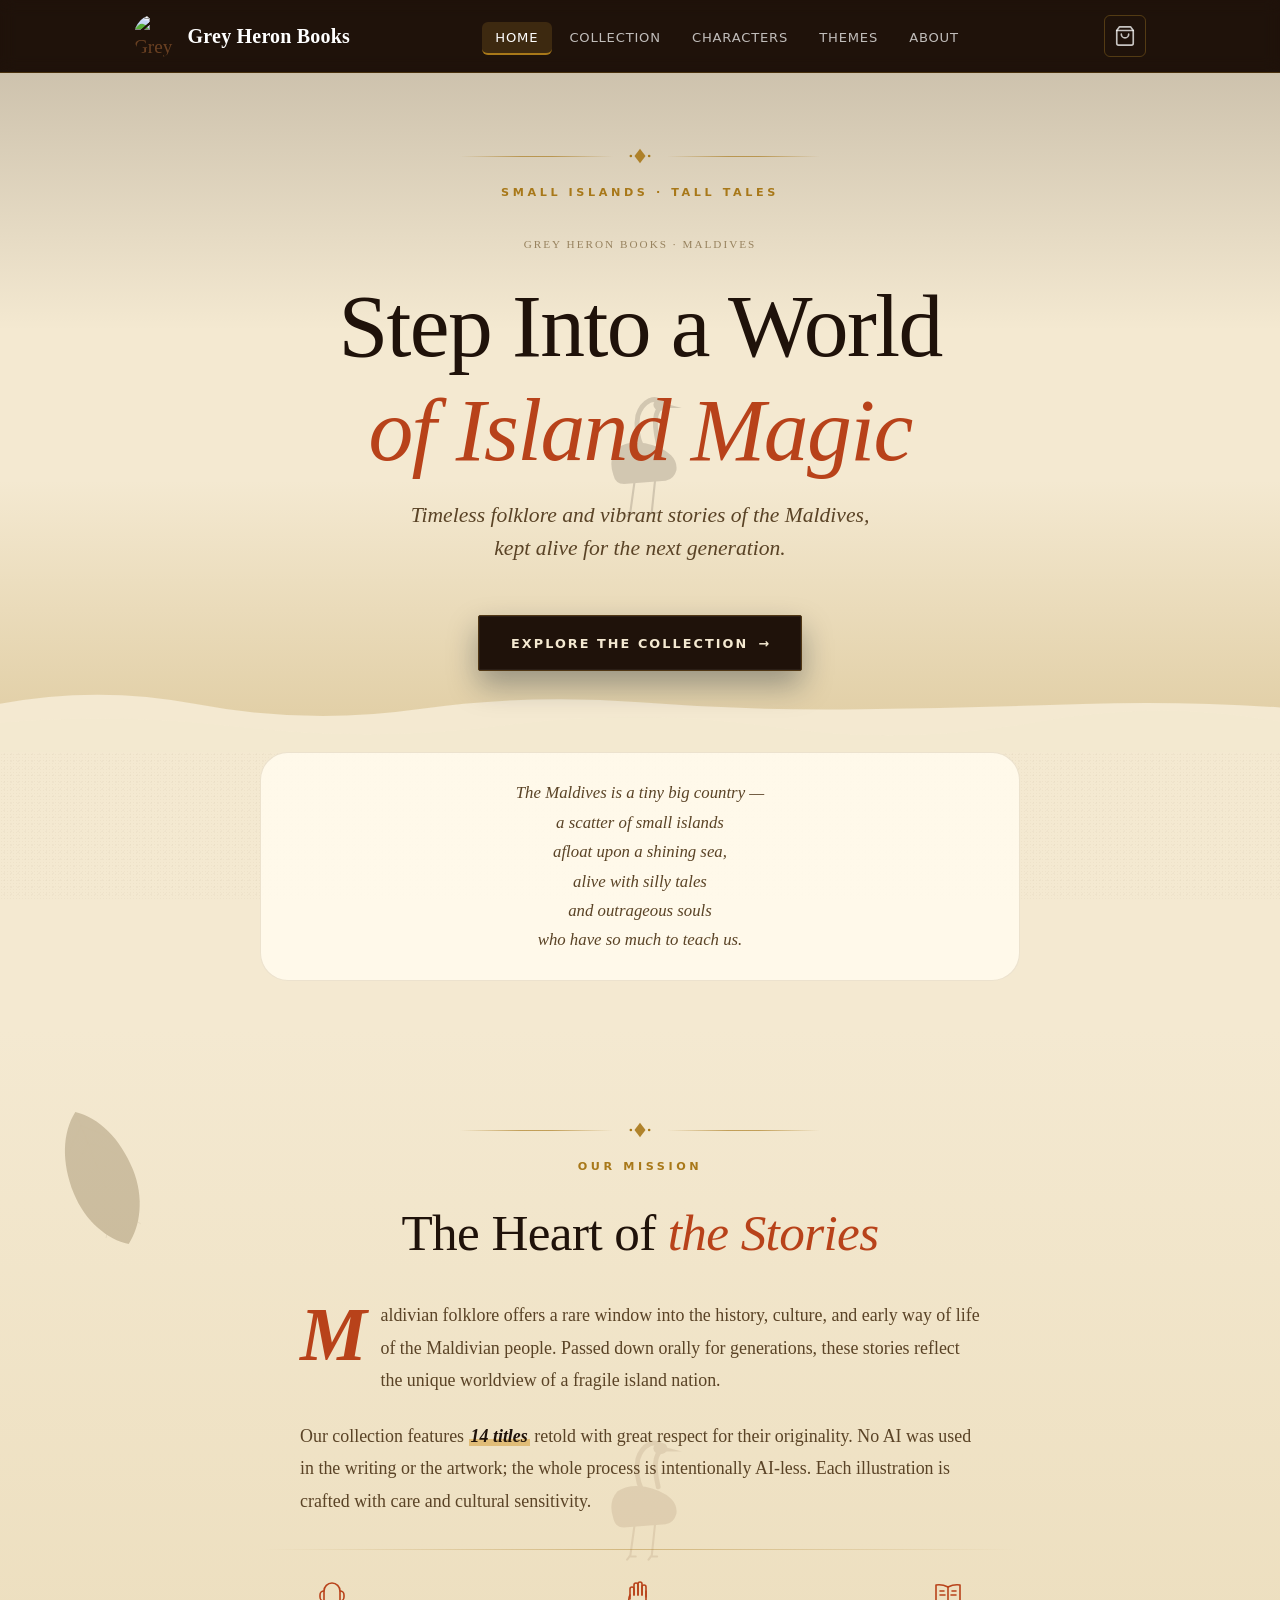
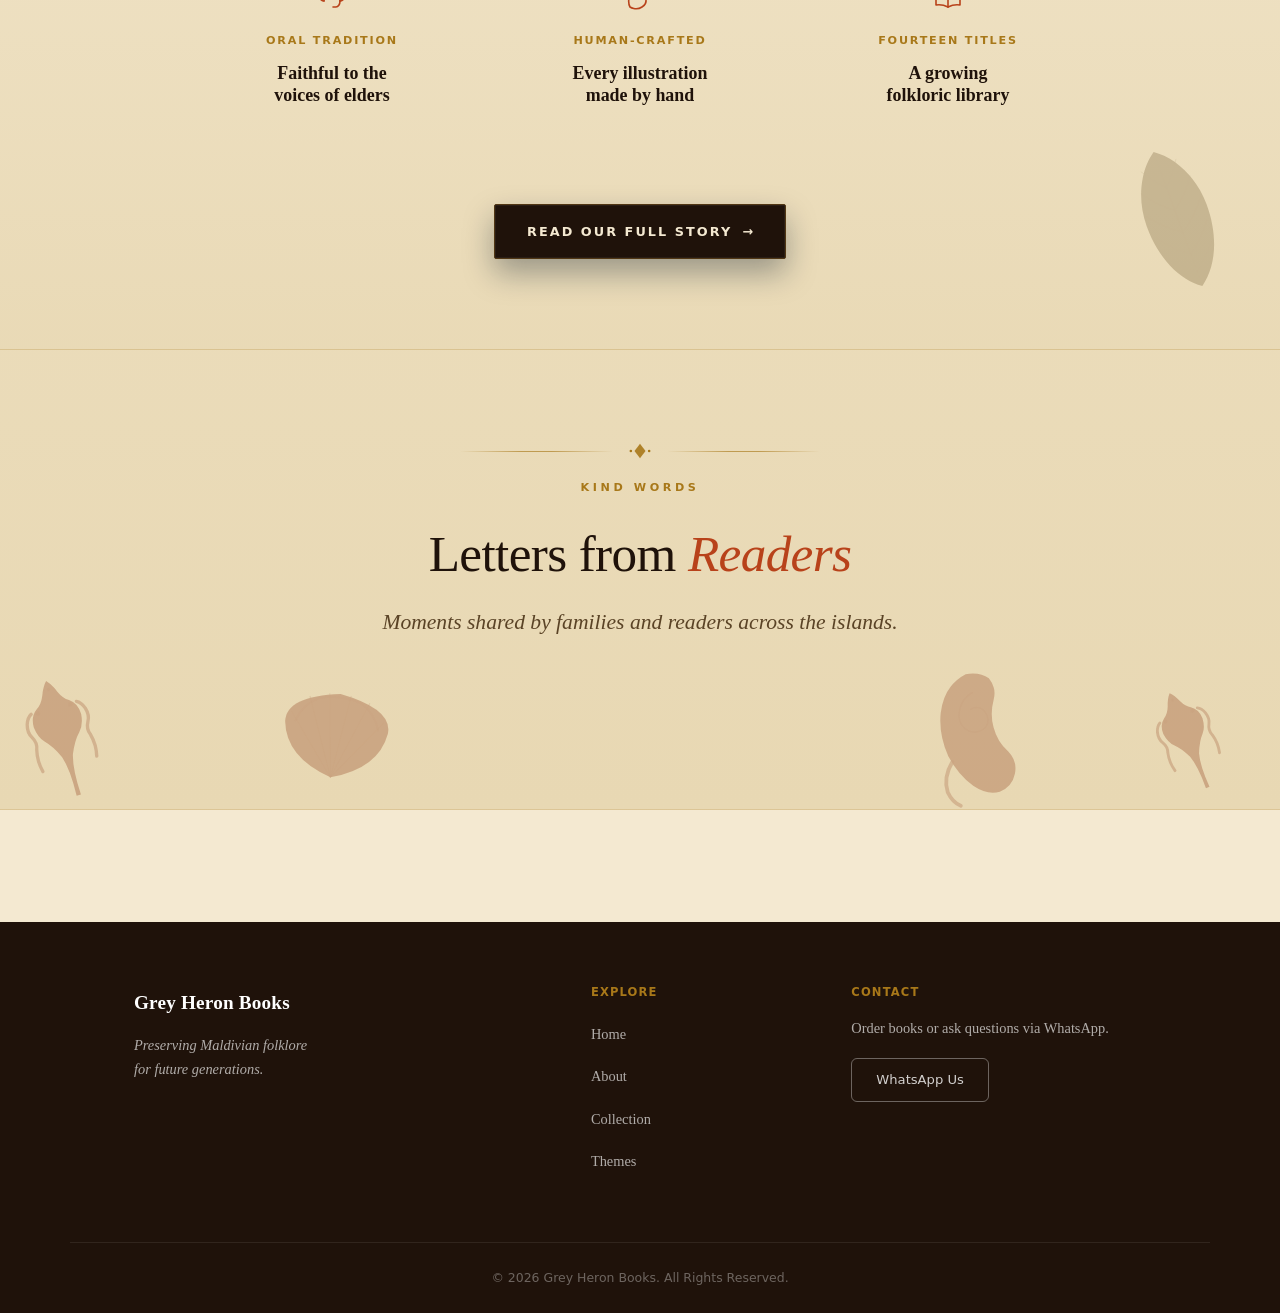
==== commit d165b6f2: "Redesign palm trees, fix positioning, clean Airtable token - Replaced thin-stroke palm SVG with fill" ====
--- a/index.html
+++ b/index.html
@@ -31,10 +31,8 @@
 
             <div class="hr-hero__atmosphere"></div>
 
-            <svg class="hr-corner hr-corner--tl" aria-hidden="true"><use href="#m-leaf"/></svg>
-            <svg class="hr-corner hr-corner--tr" aria-hidden="true"><use href="#m-leaf"/></svg>
-            <svg class="hr-corner hr-corner--bl" aria-hidden="true"><use href="#m-leaf"/></svg>
-            <svg class="hr-corner hr-corner--br" aria-hidden="true"><use href="#m-leaf"/></svg>
+            <svg class="hr-corner hr-corner--bl" aria-hidden="true"><use href="#m-palm"/></svg>
+            <svg class="hr-corner hr-corner--br" aria-hidden="true"><use href="#m-palm"/></svg>
 
             <svg class="hr-watermark" aria-hidden="true"><use href="#m-heron"/></svg>
 
@@ -46,7 +44,8 @@
                     <span class="hr-rule__line"></span>
                 </div>
 
-                <span class="hr-eyebrow">Grey Heron Books &middot; Maldives</span>
+                <span class="hr-eyebrow">SMALL ISLANDS &middot; TALL TALES</span>
+                <span class="hr-eyebrow hr-eyebrow--brand">Grey Heron Books &middot; Maldives</span>
 
                 <h1 class="hr-title">
                     Step Into a World
@@ -77,6 +76,15 @@
 
         </section>
 
+        <section class="home-poem">
+            <p>The Maldives is a tiny big country —<br>
+            a scatter of small islands<br>
+            afloat upon a shining sea,<br>
+            alive with silly tales<br>
+            and outrageous souls<br>
+            who have so much to teach us.</p>
+        </section>
+
 
         <!-- ============================================================
              MANIFESTO
@@ -103,17 +111,16 @@
 
                 <div class="hr-manifesto__body">
                     <p class="hr-manifesto__lede">
-                        Maldivian folklore offers a rich window into the culture, language,
-                        beliefs, and everyday life of the Maldivian people. Passed down
-                        orally for generations, these stories reflect the unique worldview
-                        of a fragile island nation.
+                        Maldivian folklore offers a rare window into the history, culture,
+                        and early way of life of the Maldivian people. Passed down orally
+                        for generations, these stories reflect the unique worldview of a
+                        fragile island nation.
                     </p>
                     <p>
                         Our collection features <strong>14 titles</strong> retold with great
-                        respect for their originality. We believe in the value of human
-                        creativity &mdash; <strong>no AI tools</strong> are used in the
-                        creation of our artwork. Each illustration is crafted with care
-                        and cultural sensitivity.
+                        respect for their originality. No AI was used in the writing or the
+                        artwork; the whole process is intentionally AI-less. Each illustration
+                        is crafted with care and cultural sensitivity.
                     </p>
                 </div>
 
@@ -152,8 +159,10 @@
              ============================================================ -->
         <section class="hr-feedback" data-comment-anchor="home-feedback">
 
-            <svg class="hr-feedback__coral hr-feedback__coral--l" aria-hidden="true"><use href="#m-coral"/></svg>
-            <svg class="hr-feedback__coral hr-feedback__coral--r" aria-hidden="true"><use href="#m-coral"/></svg>
+            <svg class="hr-sb hr-sb--1" aria-hidden="true"><use href="#m-coral"/></svg>
+            <svg class="hr-sb hr-sb--2" aria-hidden="true"><use href="#m-shell-scallop"/></svg>
+            <svg class="hr-sb hr-sb--3" aria-hidden="true"><use href="#m-shell-conch"/></svg>
+            <svg class="hr-sb hr-sb--4" aria-hidden="true"><use href="#m-coral"/></svg>
 
             <div class="hr-feedback__inner">
 
--- a/home-redesign.css
+++ b/home-redesign.css
@@ -357,7 +357,7 @@
     transparent);
 }
 
-/* Corner palm fronds */
+/* Corner coconut trees */
 .hr-corner {
   position: absolute;
   width: clamp(180px, 22vw, 320px);
@@ -369,8 +369,25 @@
 }
 .hr-corner--tl { top: -2%; left: -3%; transform: scale(var(--hr-motif-scale, 1)) rotate(-12deg); }
 .hr-corner--tr { top: -4%; right: -3%; transform: scale(var(--hr-motif-scale, 1)) scaleX(-1) rotate(-12deg); }
-.hr-corner--bl { bottom: -6%; left: -4%; transform: scale(var(--hr-motif-scale, 1)) rotate(180deg) scaleX(-1); }
-.hr-corner--br { bottom: -6%; right: -4%; transform: scale(var(--hr-motif-scale, 1)) rotate(180deg); }
+.hr-corner--bl {
+  bottom: -45%;
+  left: -3%;
+  width: clamp(260px, 28vw, 340px);
+  transform: scale(var(--hr-motif-scale, 1));
+}
+.hr-corner--br {
+  bottom: -45%;
+  right: -3%;
+  width: clamp(260px, 28vw, 340px);
+  transform: scale(var(--hr-motif-scale, 1)) scaleX(-1);
+}
+.hr-corner--bc { position: absolute; bottom: -6%; left: 50%; transform: translateX(-50%) scale(1.05); width: 160px; }
+.hr-corner--small { width: 110px; opacity: 0.95; }
+
+@media (max-width: 700px) {
+  .hr-corner--bc { bottom: -4%; width: 120px; }
+  .hr-corner--small { width: 84px; }
+}
 
 /* Heron watermark — barely there */
 .hr-watermark {
@@ -428,6 +445,33 @@
   color: var(--hr-gold);
   margin: 1rem 0 1.75rem;
   display: block;
+}
+
+.hr-eyebrow--brand {
+  color: var(--hr-ink-muted);
+  font-family: var(--font-body);
+  font-weight: 500;
+  letter-spacing: 0.18em;
+  margin-top: 0.15rem;
+}
+
+.home-poem {
+  max-width: 760px;
+  margin: 0 auto 3rem;
+  padding: 1.6rem 1.5rem;
+  border: 1px solid rgba(151, 120, 86, 0.18);
+  border-radius: 28px;
+  background: rgba(255, 250, 236, 0.92);
+  text-align: center;
+  color: var(--hr-ink-soft);
+}
+
+.home-poem p {
+  margin: 0;
+  line-height: 1.75;
+  font-family: var(--font-body);
+  font-size: 1.05rem;
+  font-style: italic;
 }
 
 .hr-title {
@@ -909,17 +953,18 @@
   border-bottom: 1px solid color-mix(in oklab, var(--hr-gold) 22%, transparent);
 }
 
-/* Coral silhouettes flanking */
-.hr-feedback__coral {
+/* Scattered shell silhouettes along the bottom */
+.hr-sb {
   position: absolute;
   bottom: 0;
-  width: clamp(120px, 16vw, 200px);
-  opacity: calc(var(--hr-motif-opacity, 0.13) * 1.3);
+  pointer-events: none;
   color: var(--hr-accent-dark);
-  pointer-events: none;
-}
-.hr-feedback__coral--l { left: 1%; }
-.hr-feedback__coral--r { right: 1%; transform: scaleX(-1); }
+  opacity: calc(var(--hr-motif-opacity, 0.13) * 1.4);
+}
+.hr-sb--1 { left: 3%;  width: clamp(60px, 7vw, 95px);  transform: rotate(-16deg); transform-origin: bottom center; }
+.hr-sb--2 { left: 21%; width: clamp(75px, 9vw, 115px); transform: rotate(7deg);   transform-origin: bottom center; }
+.hr-sb--3 { right: 19%; width: clamp(65px, 8vw, 100px); transform: rotate(-9deg) scaleX(-1); transform-origin: bottom center; }
+.hr-sb--4 { right: 2%;  width: clamp(55px, 6vw, 85px);  transform: scaleX(-1) rotate(22deg); transform-origin: bottom center; }
 
 .hr-feedback__inner {
   position: relative;
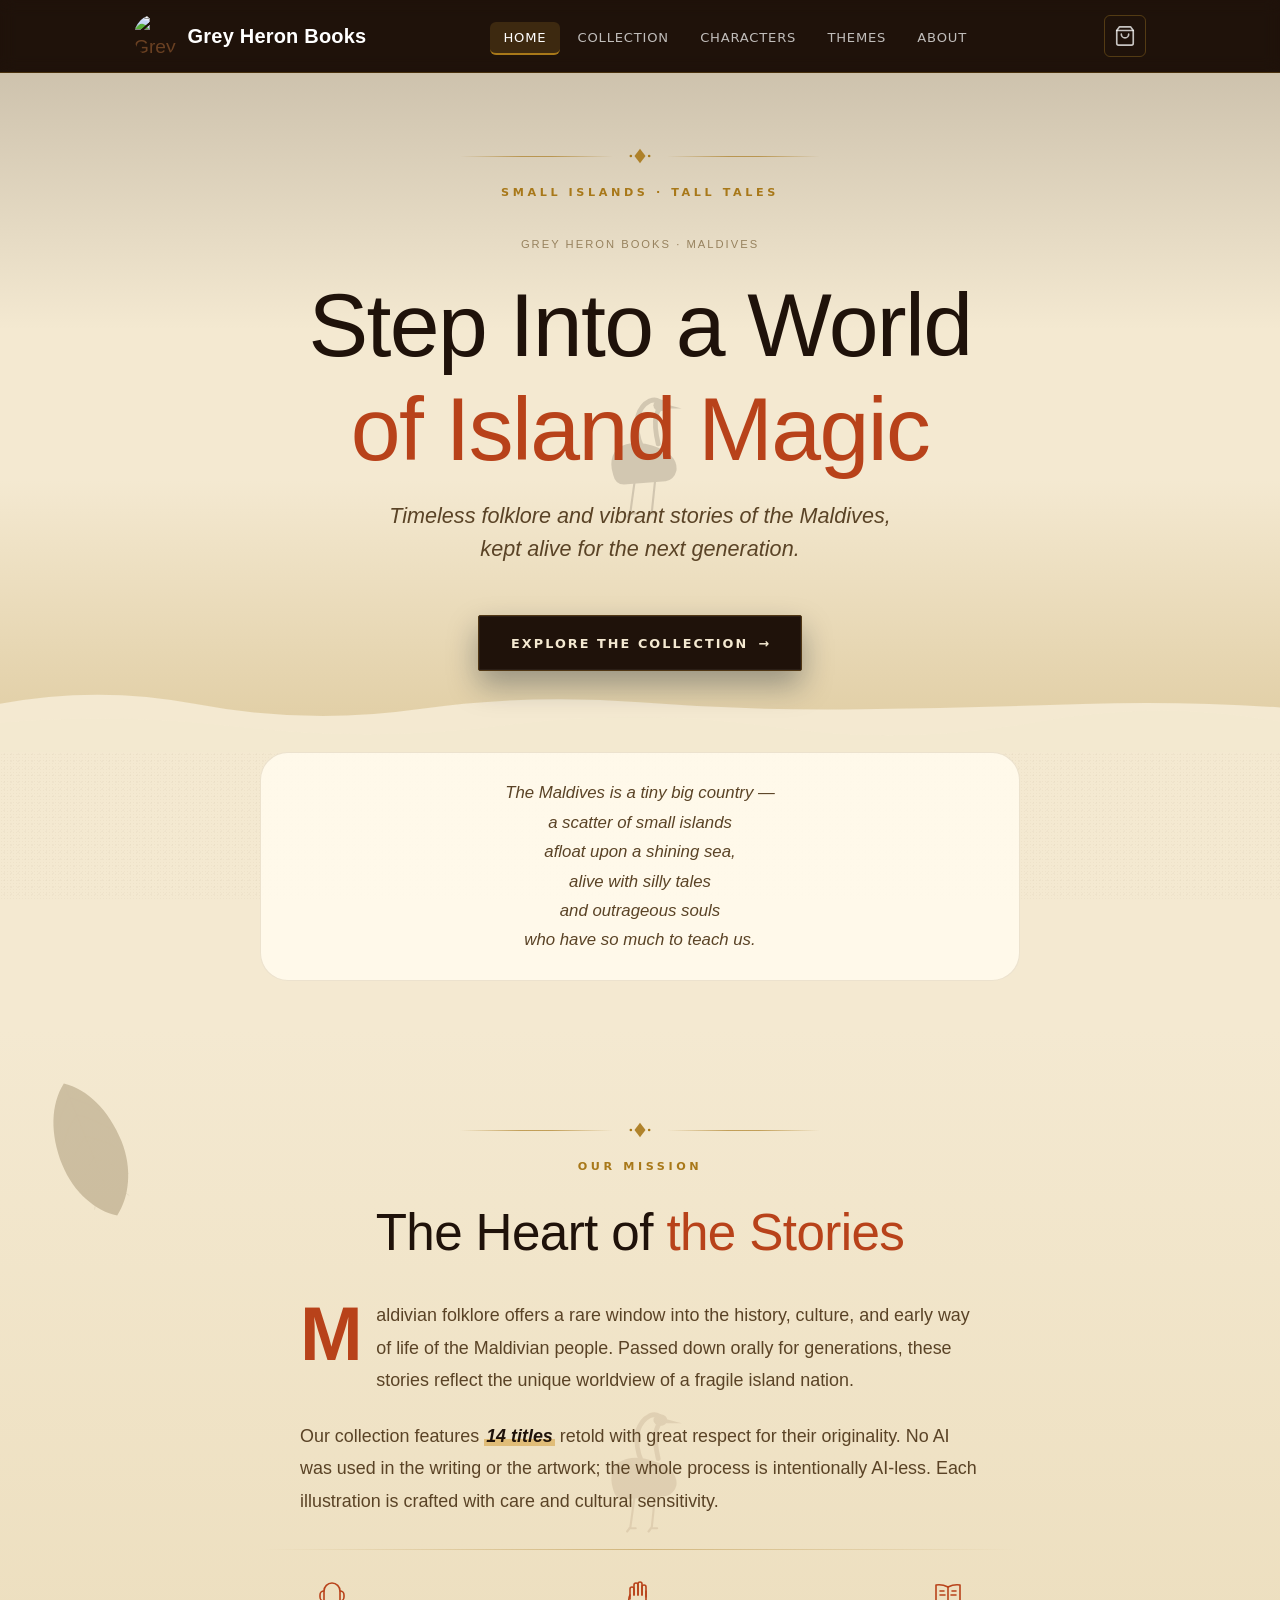
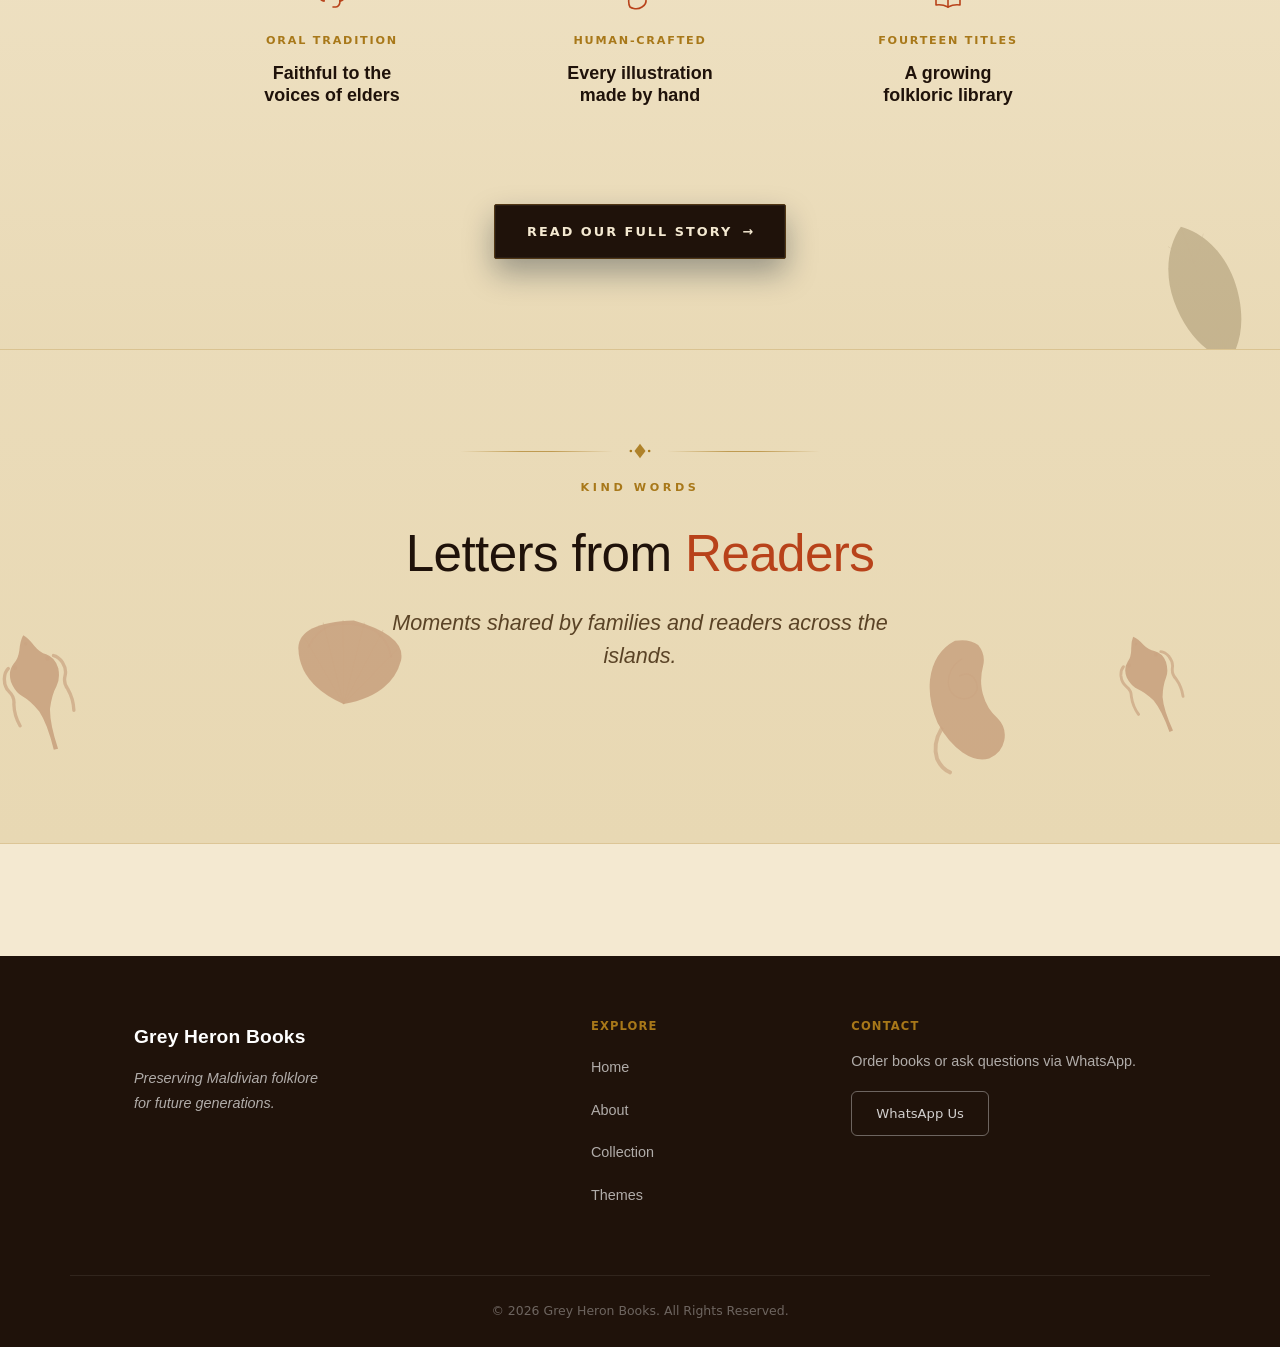
==== commit 075cef53: "Add scroll-driven motion and switch to child-friendly typography Gives the site the storybook feel i" ====
--- a/index.html
+++ b/index.html
@@ -3,6 +3,7 @@
 <head>
     <meta charset="UTF-8">
     <meta name="viewport" content="width=device-width, initial-scale=1.0">
+    <script>document.documentElement.classList.add('js');</script>
     <title>Folktales of the Maldives | Grey Heron Books</title>
     <link rel="stylesheet" href="style.css?v=3">
     <link rel="stylesheet" href="home-redesign.css?v=2">
@@ -17,6 +18,7 @@
       }/*EDITMODE-END*/;
     </script>
     <script src="gh-extras.js?v=1"></script>
+    <script src="gh-scroll.js?v=1"></script>
 </head>
 <body class="home-redesign" data-palette="manuscript" data-motifs="bold" data-hero="collage" data-screen-label="Home">
 
@@ -31,10 +33,10 @@
 
             <div class="hr-hero__atmosphere"></div>
 
-            <svg class="hr-corner hr-corner--bl" aria-hidden="true"><use href="#m-palm"/></svg>
-            <svg class="hr-corner hr-corner--br" aria-hidden="true"><use href="#m-palm"/></svg>
-
-            <svg class="hr-watermark" aria-hidden="true"><use href="#m-heron"/></svg>
+            <svg class="hr-corner hr-corner--bl" data-gh-depth="0.06" aria-hidden="true"><use href="#m-palm"/></svg>
+            <svg class="hr-corner hr-corner--br" data-gh-depth="0.06" aria-hidden="true"><use href="#m-palm"/></svg>
+
+            <svg class="hr-watermark" data-gh-depth="0.03" aria-hidden="true"><use href="#m-heron"/></svg>
 
             <div class="hr-hero__inner">
 
@@ -76,7 +78,7 @@
 
         </section>
 
-        <section class="home-poem">
+        <section class="home-poem gh-reveal">
             <p>The Maldives is a tiny big country —<br>
             a scatter of small islands<br>
             afloat upon a shining sea,<br>
@@ -91,11 +93,11 @@
              ============================================================ -->
         <section class="hr-manifesto" data-comment-anchor="home-manifesto">
 
-            <svg class="hr-manifesto__leaf hr-manifesto__leaf--l" aria-hidden="true"><use href="#m-leaf"/></svg>
-            <svg class="hr-manifesto__leaf hr-manifesto__leaf--r" aria-hidden="true"><use href="#m-leaf"/></svg>
-            <svg class="hr-heron-mark" aria-hidden="true"><use href="#m-heron"/></svg>
-
-            <div class="hr-manifesto__inner">
+            <svg class="hr-manifesto__leaf hr-manifesto__leaf--l" data-gh-depth="0.05" aria-hidden="true"><use href="#m-leaf"/></svg>
+            <svg class="hr-manifesto__leaf hr-manifesto__leaf--r" data-gh-depth="0.05" aria-hidden="true"><use href="#m-leaf"/></svg>
+            <svg class="hr-heron-mark" data-gh-depth="0.03" aria-hidden="true"><use href="#m-heron"/></svg>
+
+            <div class="hr-manifesto__inner gh-reveal">
 
                 <div class="hr-rule" style="color: var(--hr-gold);">
                     <span class="hr-rule__line"></span>
@@ -117,7 +119,7 @@
                         fragile island nation.
                     </p>
                     <p>
-                        Our collection features <strong>14 titles</strong> retold with great
+                        Our collection features <strong id="home-title-count">14 titles</strong> retold with great
                         respect for their originality. No AI was used in the writing or the
                         artwork; the whole process is intentionally AI-less. Each illustration
                         is crafted with care and cultural sensitivity.
@@ -137,7 +139,7 @@
                     </div>
                     <div class="hr-pillar">
                         <svg class="hr-pillar__icon" aria-hidden="true"><use href="#i-book"/></svg>
-                        <span class="hr-pillar__label">Fourteen Titles</span>
+                        <span class="hr-pillar__label" id="home-pillar-count">Fourteen Titles</span>
                         <span class="hr-pillar__title">A growing folkloric library</span>
                     </div>
                 </div>
@@ -159,12 +161,12 @@
              ============================================================ -->
         <section class="hr-feedback" data-comment-anchor="home-feedback">
 
-            <svg class="hr-sb hr-sb--1" aria-hidden="true"><use href="#m-coral"/></svg>
-            <svg class="hr-sb hr-sb--2" aria-hidden="true"><use href="#m-shell-scallop"/></svg>
-            <svg class="hr-sb hr-sb--3" aria-hidden="true"><use href="#m-shell-conch"/></svg>
-            <svg class="hr-sb hr-sb--4" aria-hidden="true"><use href="#m-coral"/></svg>
-
-            <div class="hr-feedback__inner">
+            <svg class="hr-sb hr-sb--1" data-gh-depth="0.05" aria-hidden="true"><use href="#m-coral"/></svg>
+            <svg class="hr-sb hr-sb--2" data-gh-depth="0.07" aria-hidden="true"><use href="#m-shell-scallop"/></svg>
+            <svg class="hr-sb hr-sb--3" data-gh-depth="0.04" aria-hidden="true"><use href="#m-shell-conch"/></svg>
+            <svg class="hr-sb hr-sb--4" data-gh-depth="0.06" aria-hidden="true"><use href="#m-coral"/></svg>
+
+            <div class="hr-feedback__inner gh-reveal">
 
                 <div class="hr-rule" style="color: var(--hr-gold);">
                     <span class="hr-rule__line"></span>
@@ -240,6 +242,18 @@
 
         try {
             const records = await fetchAllRecords(TABLES.books);
+
+            const availableCount = records.filter(r => r.fields['Availability'] !== 'Upcoming').length;
+            if (availableCount) {
+                const words = ['Zero','One','Two','Three','Four','Five','Six','Seven','Eight','Nine','Ten',
+                               'Eleven','Twelve','Thirteen','Fourteen','Fifteen','Sixteen','Seventeen','Eighteen','Nineteen','Twenty'];
+                const word = words[availableCount] || String(availableCount);
+                const el1 = document.getElementById('home-title-count');
+                const el2 = document.getElementById('home-pillar-count');
+                if (el1) el1.textContent = `${availableCount} title${availableCount !== 1 ? 's' : ''}`;
+                if (el2) el2.textContent = `${word} Title${availableCount !== 1 ? 's' : ''}`;
+            }
+
             allCovers = records
                 .filter(r => getAttachmentUrl(r.fields['Cover Photo']))
                 .map(r => ({
@@ -343,6 +357,49 @@
             console.error('Feedback carousel error:', err.message);
         }
     })();
+
+    // ── Floating character cutouts (provisional source: Characters table,
+    //    until a dedicated illustration-assets table exists) ──
+    (async () => {
+        const slots = [
+            { sel: '.hr-hero',      cls: 'hr-char-float--hero-l',      depth: 0.05, z: 0.0005 },
+            { sel: '.hr-hero',      cls: 'hr-char-float--hero-r',      depth: 0.07, z: 0.0006 },
+            { sel: '.hr-manifesto', cls: 'hr-char-float--manifesto-l', depth: 0.04, z: 0.00045 },
+            { sel: '.hr-manifesto', cls: 'hr-char-float--manifesto-r', depth: 0.06, z: 0.00055 },
+        ];
+
+        function getThumbUrl(field) {
+            if (!field || !Array.isArray(field) || !field.length) return null;
+            const att = field[0];
+            return (att.thumbnails && att.thumbnails.large && att.thumbnails.large.url) || att.url;
+        }
+
+        try {
+            const records = await fetchAllRecords(TABLES.characters);
+            const withArt = records
+                .filter(r => getThumbUrl(r.fields['Image']))
+                .map(r => ({ url: getThumbUrl(r.fields['Image']), name: r.fields['Name'] || 'Character' }));
+
+            if (!withArt.length) return;
+
+            const chosen = [...withArt].sort(() => Math.random() - 0.5).slice(0, slots.length);
+
+            chosen.forEach((char, i) => {
+                const slot = slots[i];
+                const host = document.querySelector(slot.sel);
+                if (!host) return;
+                const img = document.createElement('img');
+                img.src = char.url;
+                img.alt = '';
+                img.loading = 'lazy';
+                img.className = `hr-char-float ${slot.cls}`;
+                host.appendChild(img);
+                if (window.GH_SCROLL) window.GH_SCROLL.registerParallax(img, slot.depth, slot.z);
+            });
+        } catch (err) {
+            console.error('Character floats error:', err.message);
+        }
+    })();
     </script>
 
 </body>
--- a/style.css
+++ b/style.css
@@ -44,9 +44,9 @@
   --color-border:     rgba(245,200,66,0.25);
   --color-border-soft:#e8dfd0;
 
-  --font-display: 'Cormorant Garamond', 'Palatino Linotype', Georgia, serif;
-  --font-body:    'Crimson Pro', 'Garamond', Georgia, serif;
-  --font-ui:      'DM Sans', 'Segoe UI', system-ui, sans-serif;
+  --font-display: 'Baloo 2', 'Segoe UI Rounded', sans-serif;
+  --font-body:    'Mali', 'Segoe UI', sans-serif;
+  --font-ui:      'Quicksand', 'Segoe UI', system-ui, sans-serif;
 
   --space-xs:  0.5rem;
   --space-sm:  1rem;
@@ -99,7 +99,7 @@
 
 
 /* ── 3. TYPOGRAPHY ────────────────────────────────────────── */
-@import url('https://fonts.googleapis.com/css2?family=Cormorant+Garamond:ital,wght@0,400;0,500;0,600;0,700;1,400;1,600&family=Crimson+Pro:ital,wght@0,400;0,500;0,600;1,400;1,500&family=DM+Sans:wght@400;500;600&display=swap');
+@import url('https://fonts.googleapis.com/css2?family=Baloo+2:wght@400;500;600;700&family=Mali:ital,wght@0,400;0,500;0,600;1,400;1,600&family=Quicksand:wght@500;600;700&display=swap');
 
 .ornament {
   display: flex;
@@ -626,7 +626,7 @@
   width: 100%; height: 100%;
   display: flex; flex-direction: column; align-items: center; justify-content: center;
   color: var(--color-ink-muted);
-  font-family: var(--font-display); font-style: italic; font-size: 0.85rem;
+  font-family: var(--font-display); font-style: normal; font-size: 0.85rem;
   gap: 0.75rem; opacity: 0.6;
 }
 .book-type-badge {
@@ -1555,7 +1555,7 @@
 .fbc-counter {
     font-family: var(--font-ui);
     font-size: 0.78rem;
-    font-style: italic;
+    font-style: normal;
     color: var(--color-ink-muted);
     margin-top: 1.25rem;
     letter-spacing: 0.04em;
--- a/home-redesign.css
+++ b/home-redesign.css
@@ -484,7 +484,7 @@
   margin: 0;
 }
 .hr-title em {
-  font-style: italic;
+  font-style: normal;
   font-weight: 400;
   color: var(--hr-accent);
   display: block;
@@ -790,6 +790,7 @@
    ============================================================ */
 .hr-manifesto {
   position: relative;
+  perspective: 1200px;
   background: linear-gradient(180deg,
     var(--hr-paper) 0%,
     color-mix(in oklab, var(--hr-paper-2) 90%, var(--hr-paper)) 100%);
@@ -829,7 +830,7 @@
 }
 
 .hr-section-title em {
-  font-style: italic;
+  font-style: normal;
   color: var(--hr-accent);
 }
 
@@ -871,7 +872,7 @@
   float: left;
   margin: 0.05em 0.18em 0 0;
   color: var(--hr-accent);
-  font-style: italic;
+  font-style: normal;
 }
 
 .hr-manifesto__body p {
@@ -1011,6 +1012,72 @@
 
 
 
+
+/* ============================================================
+   SCROLL MOTION — hero zoom-away, reveal-on-scroll, parallax
+   Driven by gh-scroll.js. The .js gate means anyone without
+   JavaScript (or if the script fails to load) simply sees every
+   section fully visible and static — nothing ever hides behind
+   a script that didn't run.
+   ============================================================ */
+.hr-hero, .hr-page-hero { perspective: 1200px; }
+.hr-hero__inner, .hr-page-hero__inner { transform-origin: 50% 30%; }
+
+.js .gh-reveal {
+  opacity: 0;
+  transform: translateY(28px);
+  transition: opacity 0.9s cubic-bezier(0.22, 1, 0.36, 1),
+              transform 0.9s cubic-bezier(0.22, 1, 0.36, 1);
+}
+.js .gh-reveal.is-visible {
+  opacity: 1;
+  transform: none;
+}
+
+/* Pillar stagger, keyed off the manifesto block's own reveal */
+.js .hr-pillar {
+  opacity: 0;
+  transform: translateY(20px);
+  transition: opacity 0.7s cubic-bezier(0.22, 1, 0.36, 1),
+              transform 0.7s cubic-bezier(0.22, 1, 0.36, 1);
+}
+.js .hr-manifesto__inner.is-visible .hr-pillar { opacity: 1; transform: none; }
+.js .hr-manifesto__inner.is-visible .hr-pillars .hr-pillar:nth-child(1) { transition-delay: 0.05s; }
+.js .hr-manifesto__inner.is-visible .hr-pillars .hr-pillar:nth-child(2) { transition-delay: 0.16s; }
+.js .hr-manifesto__inner.is-visible .hr-pillars .hr-pillar:nth-child(3) { transition-delay: 0.27s; }
+
+@media (prefers-reduced-motion: reduce) {
+  .js .gh-reveal,
+  .js .hr-pillar {
+    opacity: 1 !important;
+    transform: none !important;
+    transition: none !important;
+  }
+  .hr-hero__inner { transition: none !important; }
+}
+
+/* ============================================================
+   FLOATING CHARACTER CUTOUTS — provisional source: the existing
+   Characters table, until a dedicated illustration-assets table
+   exists. Injected by index.html; parallax via GH_SCROLL.
+   ============================================================ */
+.hr-char-float {
+  position: absolute;
+  z-index: 1;
+  max-height: clamp(90px, 12vw, 150px);
+  width: auto;
+  filter: drop-shadow(0 10px 18px rgba(20,12,4,0.25));
+  opacity: 0.92;
+  pointer-events: none;
+}
+.hr-char-float--hero-l { left: 4%;  top: 20%; transform: rotate(-6deg); }
+.hr-char-float--hero-r { right: 4%; top: 24%; transform: rotate(6deg); }
+.hr-char-float--manifesto-l { left: 2%;  bottom: 10%; transform: rotate(-4deg); }
+.hr-char-float--manifesto-r { right: 3%; top: 8%;    transform: rotate(5deg); }
+
+@media (max-width: 900px) {
+  .hr-char-float { display: none; }
+}
 
 /* ── Tweaks panel styling ─────────────────────────────────── */
 .hr-tweaks {
